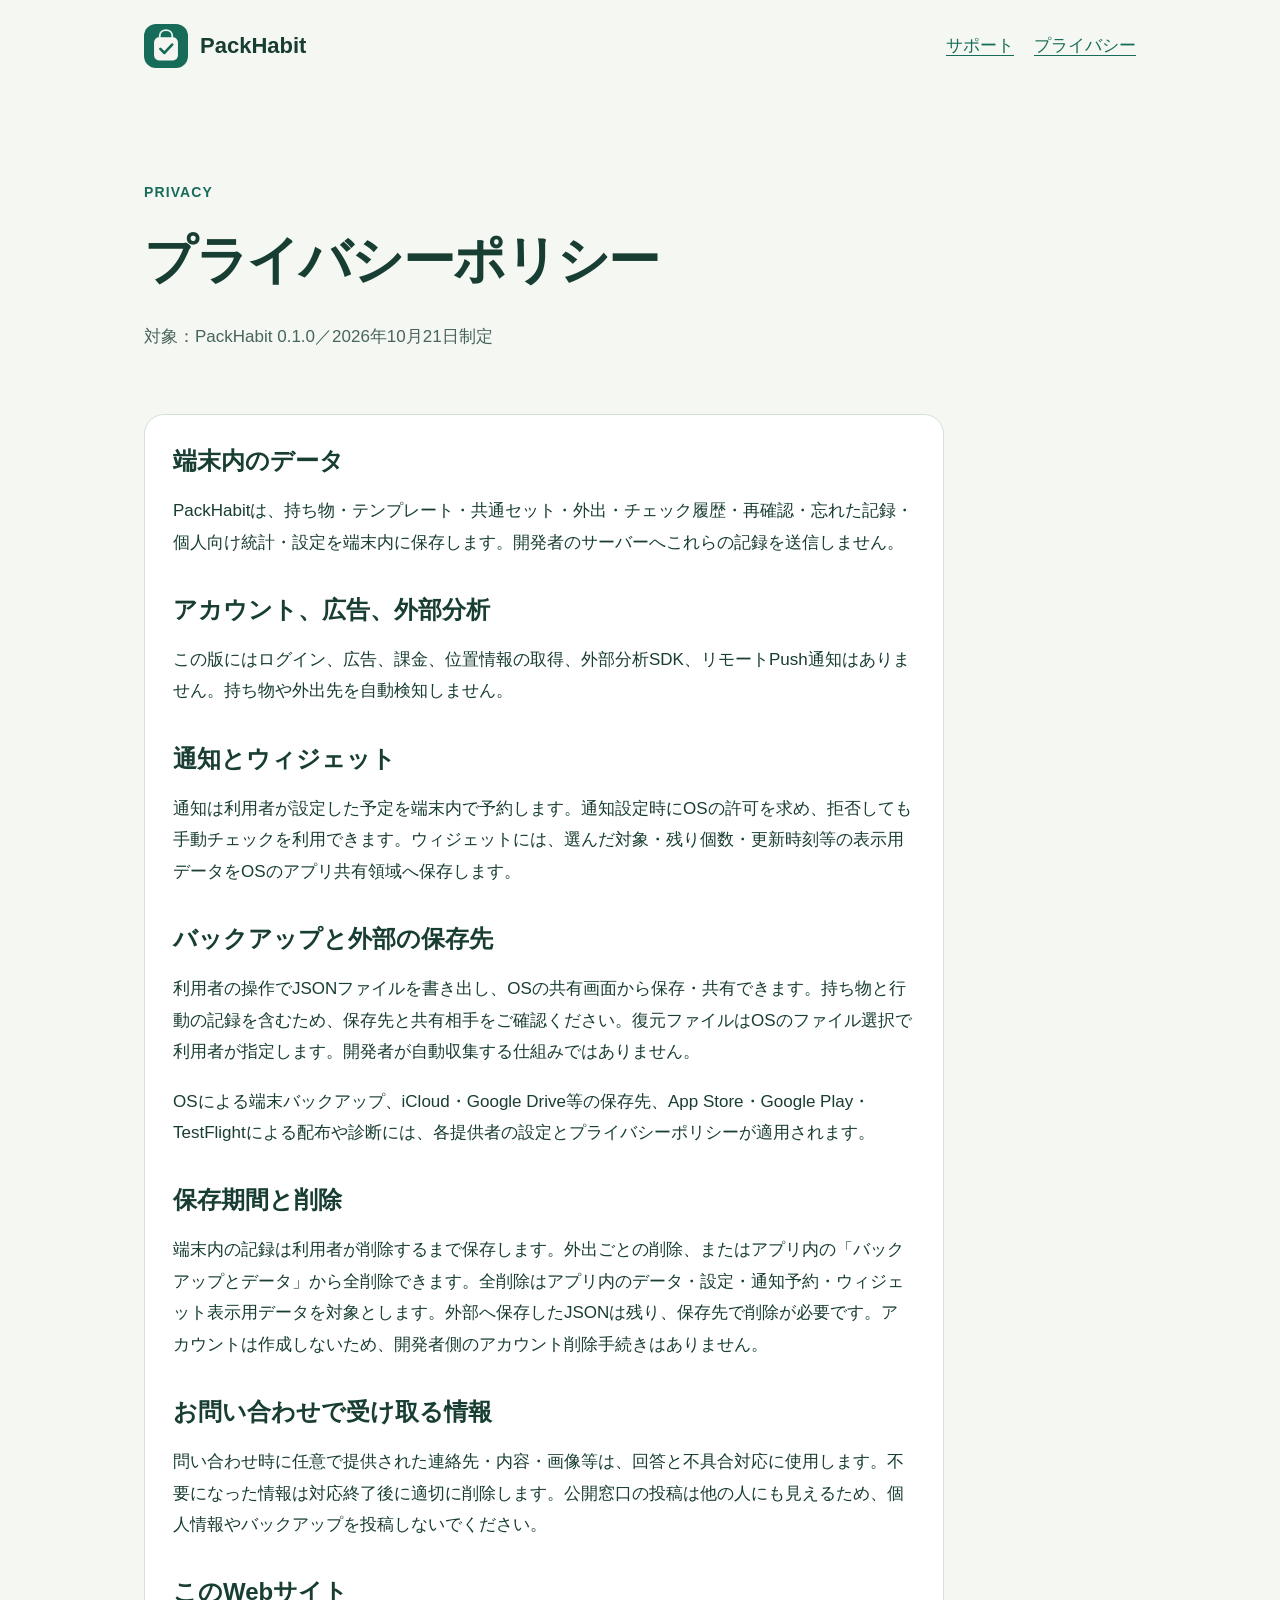
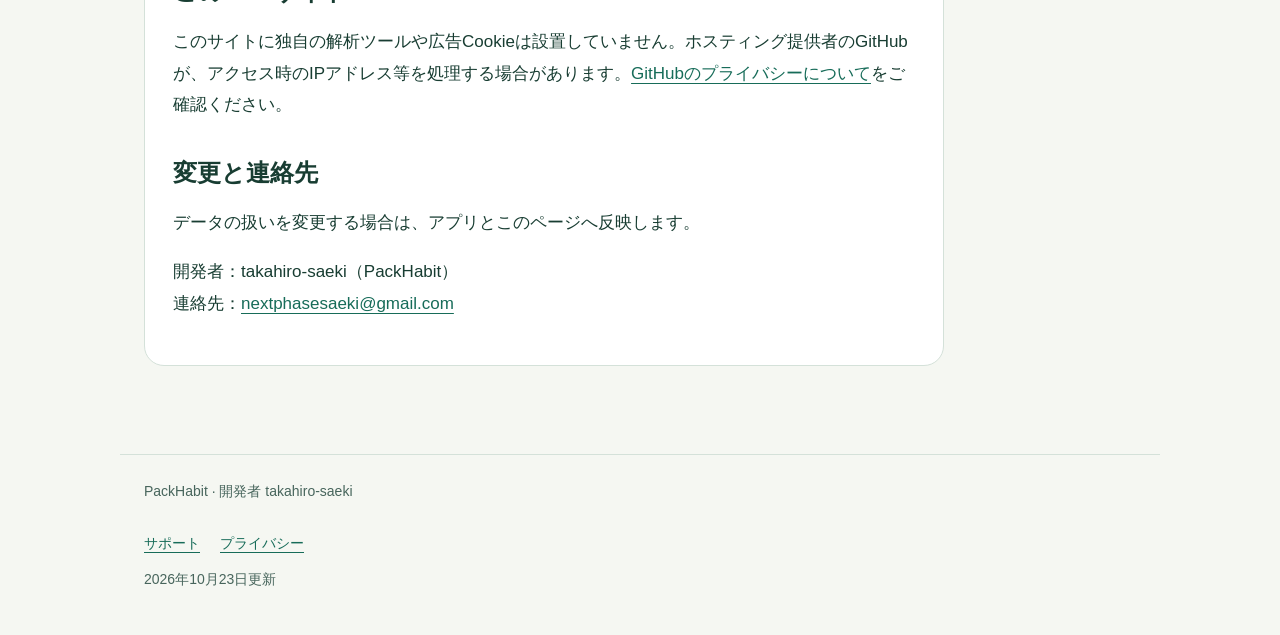
==== privacy/index.html @ 4ca2340c "Update support for simplified item addition and language settings" ====
<!doctype html><html lang="ja"><head><meta charset="utf-8"><meta name="viewport" content="width=device-width,initial-scale=1"><meta name="description" content="PackHabitの公式サポートとプライバシー。いつもの持ち物を、出かける前に確認。"><title>プライバシー | PackHabit</title><link rel="icon" href="../icon.svg" type="image/svg+xml"><link rel="stylesheet" href="../style.css"></head><body><a class="skip" href="#main">本文へ移動</a><header><a class="brand" href="../"><img src="../icon.svg" alt="" width="44" height="44">PackHabit</a><nav aria-label="サイト内"><a href="../support/">サポート</a><a href="../privacy/">プライバシー</a></nav></header><main id="main"><div class="hero"><p class="eyebrow">PRIVACY</p><h1>プライバシーポリシー</h1><p class="muted">対象：PackHabit 0.1.0／2026年10月21日制定</p></div><section class="document"><h2>端末内のデータ</h2><p>PackHabitは、持ち物・テンプレート・共通セット・外出・チェック履歴・再確認・忘れた記録・個人向け統計・設定を端末内に保存します。開発者のサーバーへこれらの記録を送信しません。</p><h2>アカウント、広告、外部分析</h2><p>この版にはログイン、広告、課金、位置情報の取得、外部分析SDK、リモートPush通知はありません。持ち物や外出先を自動検知しません。</p><h2>通知とウィジェット</h2><p>通知は利用者が設定した予定を端末内で予約します。通知設定時にOSの許可を求め、拒否しても手動チェックを利用できます。ウィジェットには、選んだ対象・残り個数・更新時刻等の表示用データをOSのアプリ共有領域へ保存します。</p><h2>バックアップと外部の保存先</h2><p>利用者の操作でJSONファイルを書き出し、OSの共有画面から保存・共有できます。持ち物と行動の記録を含むため、保存先と共有相手をご確認ください。復元ファイルはOSのファイル選択で利用者が指定します。開発者が自動収集する仕組みではありません。</p><p>OSによる端末バックアップ、iCloud・Google Drive等の保存先、App Store・Google Play・TestFlightによる配布や診断には、各提供者の設定とプライバシーポリシーが適用されます。</p><h2>保存期間と削除</h2><p>端末内の記録は利用者が削除するまで保存します。外出ごとの削除、またはアプリ内の「バックアップとデータ」から全削除できます。全削除はアプリ内のデータ・設定・通知予約・ウィジェット表示用データを対象とします。外部へ保存したJSONは残り、保存先で削除が必要です。アカウントは作成しないため、開発者側のアカウント削除手続きはありません。</p><h2>お問い合わせで受け取る情報</h2><p>問い合わせ時に任意で提供された連絡先・内容・画像等は、回答と不具合対応に使用します。不要になった情報は対応終了後に適切に削除します。公開窓口の投稿は他の人にも見えるため、個人情報やバックアップを投稿しないでください。</p><h2>このWebサイト</h2><p>このサイトに独自の解析ツールや広告Cookieは設置していません。ホスティング提供者のGitHubが、アクセス時のIPアドレス等を処理する場合があります。<a href="https://docs.github.com/en/site-policy/privacy-policies/github-general-privacy-statement">GitHubのプライバシーについて</a>をご確認ください。</p><h2>変更と連絡先</h2><p>データの扱いを変更する場合は、アプリとこのページへ反映します。</p><p>開発者：takahiro-saeki（PackHabit）<br>連絡先：<a href="mailto:nextphasesaeki@gmail.com">nextphasesaeki@gmail.com</a></p></section></main><footer><p>PackHabit · 開発者 takahiro-saeki</p><a href="https://takahiro-saeki.github.io/packhabit-support/support/">サポート</a><a href="https://takahiro-saeki.github.io/packhabit-support/privacy/">プライバシー</a><p>2026年10月23日更新</p></footer></body></html>
---- style.css ----
:root{color-scheme:light dark;--bg:#f5f7f2;--paper:#fff;--ink:#183d32;--muted:#47655c;--line:#d4e1d9;--accent:#176c59;--on-accent:#fff}
*{box-sizing:border-box}body{margin:0;background:var(--bg);color:var(--ink);font:17px/1.85 -apple-system,BlinkMacSystemFont,"Hiragino Sans","Yu Gothic",sans-serif}a{color:var(--accent);text-underline-offset:4px}a:hover{text-decoration-thickness:2px}a:focus-visible,summary:focus-visible{outline:3px solid var(--accent);outline-offset:5px;border-radius:4px}.skip{position:absolute;top:-80px;left:16px;background:var(--paper);padding:12px}.skip:focus{top:8px}header,main,footer{max-width:1040px;margin:auto;padding:24px}header{display:flex;align-items:center;justify-content:space-between;gap:16px;flex-wrap:wrap}.brand{display:inline-flex;align-items:center;gap:12px;color:var(--ink);font-size:22px;font-weight:750;text-decoration:none}.brand img{border-radius:12px;width:44px;height:44px}nav{display:flex;gap:20px;flex-wrap:wrap}nav a{display:inline-flex;align-items:center;min-height:44px}.hero{padding:64px 0 44px;max-width:780px}.eyebrow{font-size:14px;font-weight:700;letter-spacing:.08em;color:var(--accent)}h1{font-size:clamp(30px,5vw,52px);line-height:1.4;letter-spacing:-.025em;margin:16px 0 24px;overflow-wrap:anywhere}h2{font-size:24px;line-height:1.5;margin:0 0 16px}h3{font-size:19px;margin:0 0 8px}p{margin:0 0 18px}.lead{font-size:20px;max-width:720px;color:var(--muted)}.muted{color:var(--muted)}.grid{display:grid;grid-template-columns:repeat(3,minmax(0,1fr));gap:20px}.card,section.document{background:var(--paper);border:1px solid var(--line);border-radius:20px;padding:28px;margin:0 0 24px}.card p{margin-bottom:0}.document{max-width:800px}.document h2{margin-top:34px}.document h2:first-child{margin-top:0}.button{display:inline-block;border-radius:12px;background:var(--accent);color:var(--on-accent);padding:12px 20px;font-weight:650;text-decoration:none;min-height:48px}.notice{border-left:4px solid var(--accent);padding:12px 20px;margin:24px 0;background:var(--paper)}details{border-top:1px solid var(--line);padding:8px 0}summary{cursor:pointer;font-weight:650;padding:12px 0;min-height:48px}details p{padding:8px 0 12px}li{margin:8px 0}footer{border-top:1px solid var(--line);margin-top:40px;color:var(--muted);font-size:14px}footer a{display:inline-block;min-height:44px;margin-right:20px;padding:8px 0}@media(max-width:700px){.grid{grid-template-columns:1fr}.hero{padding:32px 0}header,main,footer{padding:20px}.card,section.document{padding:24px}.lead{font-size:18px}nav{gap:14px}}@media(prefers-color-scheme:dark){:root{--bg:#12231e;--paper:#1b332a;--ink:#e8f4ec;--muted:#b6cec2;--line:#385349;--accent:#a6ddc0;--on-accent:#123e31}}@media(prefers-reduced-motion:reduce){*{scroll-behavior:auto!important}}
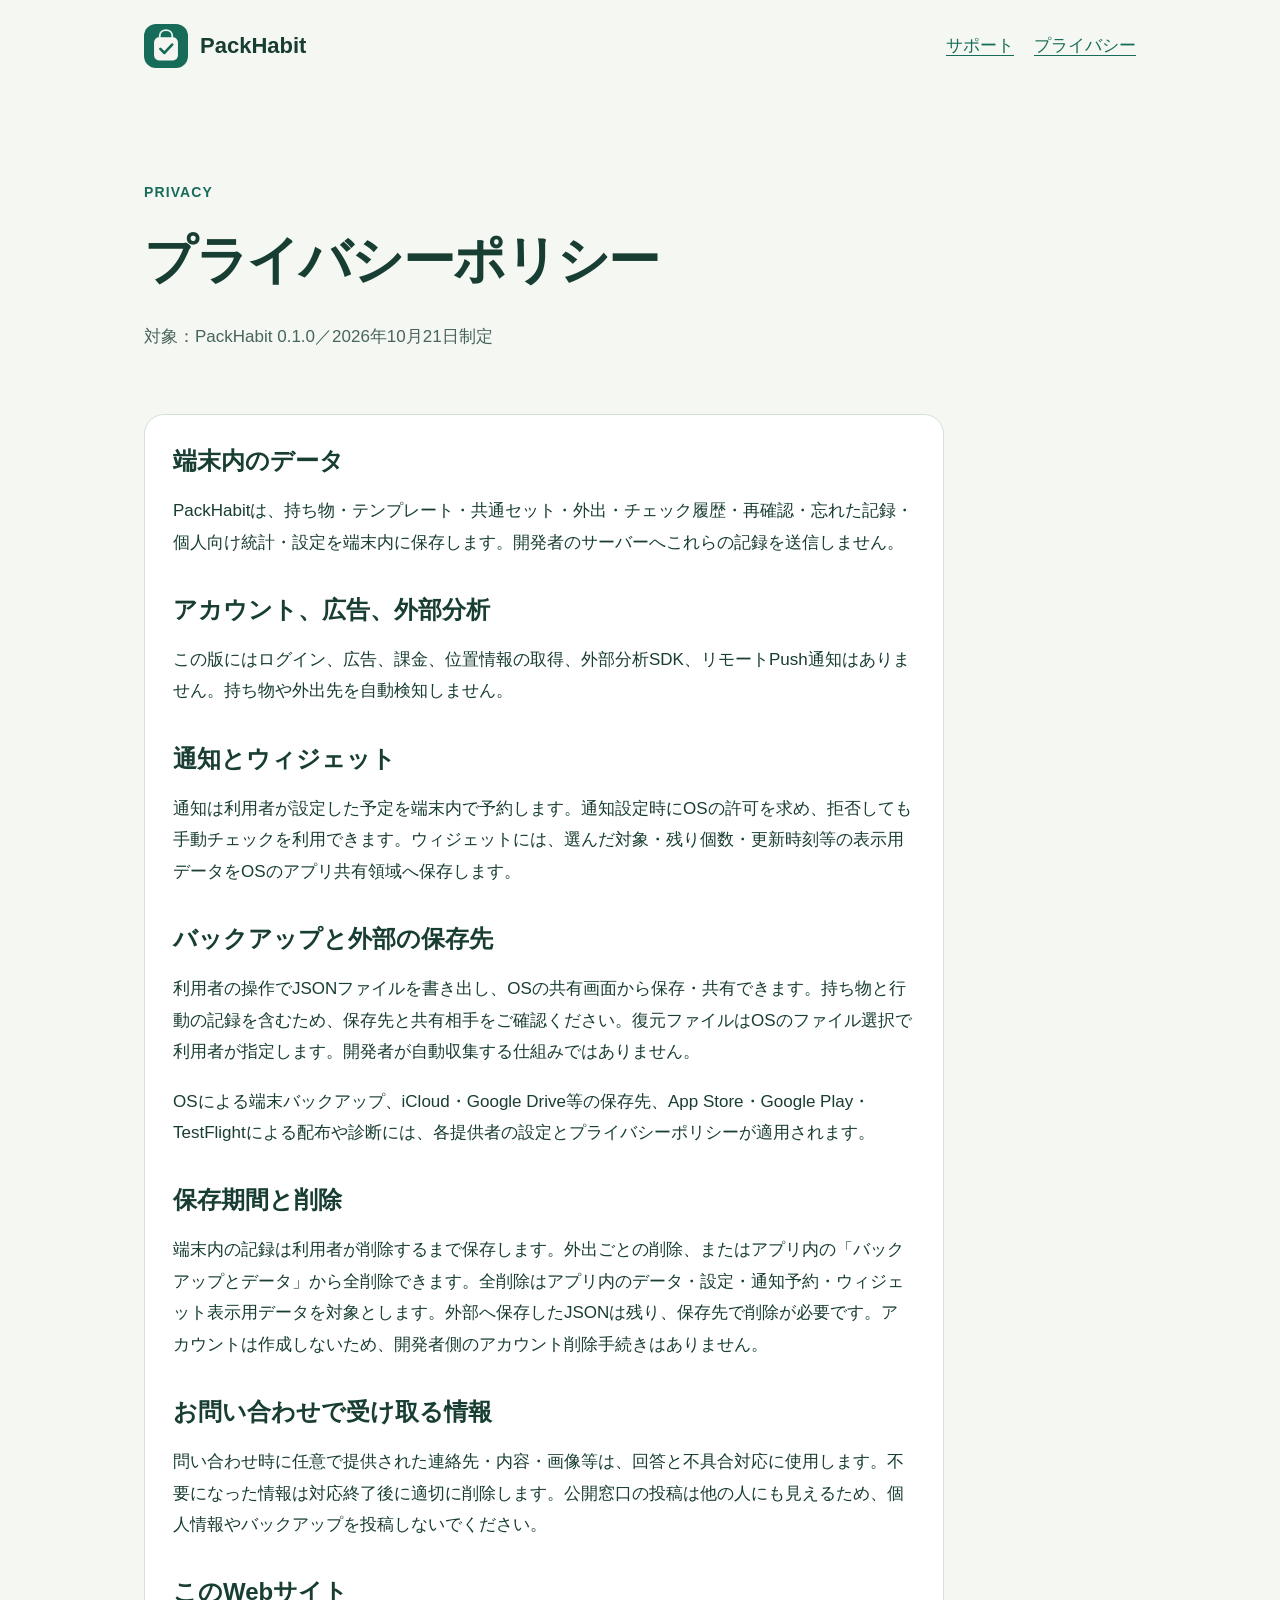
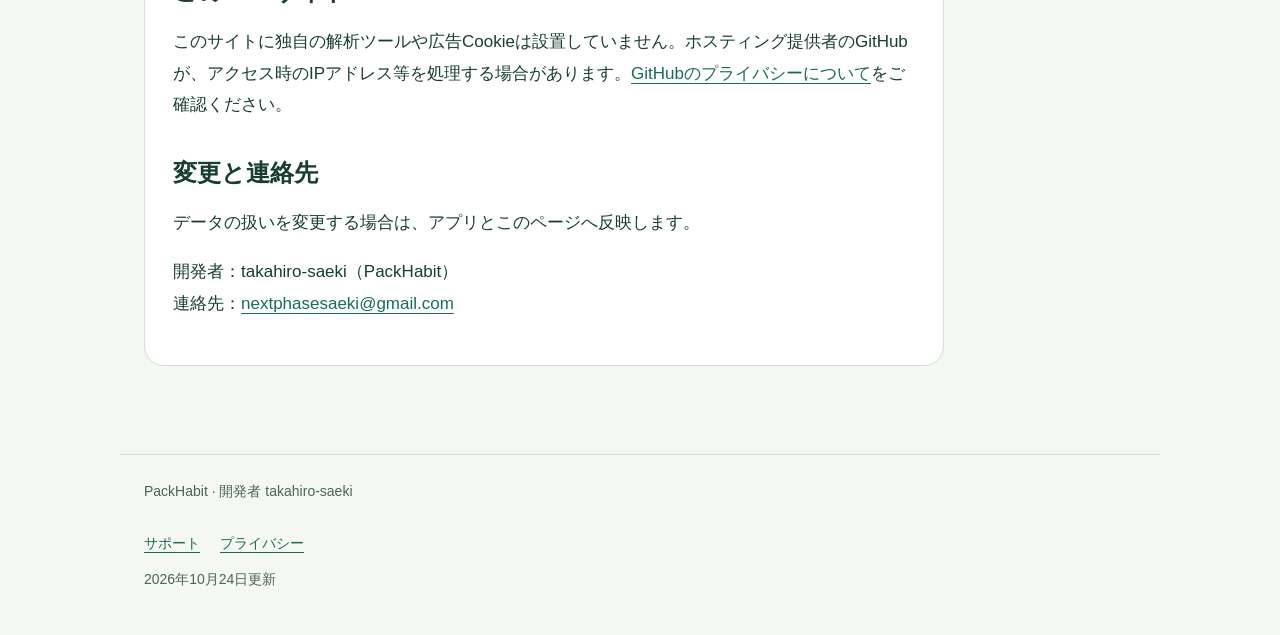
==== commit a2d97966: "Document simple template and saved-checklist flow" ====
--- a/privacy/index.html
+++ b/privacy/index.html
@@ -1 +1 @@
-<!doctype html><html lang="ja"><head><meta charset="utf-8"><meta name="viewport" content="width=device-width,initial-scale=1"><meta name="description" content="PackHabitの公式サポートとプライバシー。いつもの持ち物を、出かける前に確認。"><title>プライバシー | PackHabit</title><link rel="icon" href="../icon.svg" type="image/svg+xml"><link rel="stylesheet" href="../style.css"></head><body><a class="skip" href="#main">本文へ移動</a><header><a class="brand" href="../"><img src="../icon.svg" alt="" width="44" height="44">PackHabit</a><nav aria-label="サイト内"><a href="../support/">サポート</a><a href="../privacy/">プライバシー</a></nav></header><main id="main"><div class="hero"><p class="eyebrow">PRIVACY</p><h1>プライバシーポリシー</h1><p class="muted">対象：PackHabit 0.1.0／2026年10月21日制定</p></div><section class="document"><h2>端末内のデータ</h2><p>PackHabitは、持ち物・テンプレート・共通セット・外出・チェック履歴・再確認・忘れた記録・個人向け統計・設定を端末内に保存します。開発者のサーバーへこれらの記録を送信しません。</p><h2>アカウント、広告、外部分析</h2><p>この版にはログイン、広告、課金、位置情報の取得、外部分析SDK、リモートPush通知はありません。持ち物や外出先を自動検知しません。</p><h2>通知とウィジェット</h2><p>通知は利用者が設定した予定を端末内で予約します。通知設定時にOSの許可を求め、拒否しても手動チェックを利用できます。ウィジェットには、選んだ対象・残り個数・更新時刻等の表示用データをOSのアプリ共有領域へ保存します。</p><h2>バックアップと外部の保存先</h2><p>利用者の操作でJSONファイルを書き出し、OSの共有画面から保存・共有できます。持ち物と行動の記録を含むため、保存先と共有相手をご確認ください。復元ファイルはOSのファイル選択で利用者が指定します。開発者が自動収集する仕組みではありません。</p><p>OSによる端末バックアップ、iCloud・Google Drive等の保存先、App Store・Google Play・TestFlightによる配布や診断には、各提供者の設定とプライバシーポリシーが適用されます。</p><h2>保存期間と削除</h2><p>端末内の記録は利用者が削除するまで保存します。外出ごとの削除、またはアプリ内の「バックアップとデータ」から全削除できます。全削除はアプリ内のデータ・設定・通知予約・ウィジェット表示用データを対象とします。外部へ保存したJSONは残り、保存先で削除が必要です。アカウントは作成しないため、開発者側のアカウント削除手続きはありません。</p><h2>お問い合わせで受け取る情報</h2><p>問い合わせ時に任意で提供された連絡先・内容・画像等は、回答と不具合対応に使用します。不要になった情報は対応終了後に適切に削除します。公開窓口の投稿は他の人にも見えるため、個人情報やバックアップを投稿しないでください。</p><h2>このWebサイト</h2><p>このサイトに独自の解析ツールや広告Cookieは設置していません。ホスティング提供者のGitHubが、アクセス時のIPアドレス等を処理する場合があります。<a href="https://docs.github.com/en/site-policy/privacy-policies/github-general-privacy-statement">GitHubのプライバシーについて</a>をご確認ください。</p><h2>変更と連絡先</h2><p>データの扱いを変更する場合は、アプリとこのページへ反映します。</p><p>開発者：takahiro-saeki（PackHabit）<br>連絡先：<a href="mailto:nextphasesaeki@gmail.com">nextphasesaeki@gmail.com</a></p></section></main><footer><p>PackHabit · 開発者 takahiro-saeki</p><a href="https://takahiro-saeki.github.io/packhabit-support/support/">サポート</a><a href="https://takahiro-saeki.github.io/packhabit-support/privacy/">プライバシー</a><p>2026年10月23日更新</p></footer></body></html>
+<!doctype html><html lang="ja"><head><meta charset="utf-8"><meta name="viewport" content="width=device-width,initial-scale=1"><meta name="description" content="PackHabitの公式サポートとプライバシー。いつもの持ち物を、出かける前に確認。"><title>プライバシー | PackHabit</title><link rel="icon" href="../icon.svg" type="image/svg+xml"><link rel="stylesheet" href="../style.css"></head><body><a class="skip" href="#main">本文へ移動</a><header><a class="brand" href="../"><img src="../icon.svg" alt="" width="44" height="44">PackHabit</a><nav aria-label="サイト内"><a href="../support/">サポート</a><a href="../privacy/">プライバシー</a></nav></header><main id="main"><div class="hero"><p class="eyebrow">PRIVACY</p><h1>プライバシーポリシー</h1><p class="muted">対象：PackHabit 0.1.0／2026年10月21日制定</p></div><section class="document"><h2>端末内のデータ</h2><p>PackHabitは、持ち物・テンプレート・共通セット・外出・チェック履歴・再確認・忘れた記録・個人向け統計・設定を端末内に保存します。開発者のサーバーへこれらの記録を送信しません。</p><h2>アカウント、広告、外部分析</h2><p>この版にはログイン、広告、課金、位置情報の取得、外部分析SDK、リモートPush通知はありません。持ち物や外出先を自動検知しません。</p><h2>通知とウィジェット</h2><p>通知は利用者が設定した予定を端末内で予約します。通知設定時にOSの許可を求め、拒否しても手動チェックを利用できます。ウィジェットには、選んだ対象・残り個数・更新時刻等の表示用データをOSのアプリ共有領域へ保存します。</p><h2>バックアップと外部の保存先</h2><p>利用者の操作でJSONファイルを書き出し、OSの共有画面から保存・共有できます。持ち物と行動の記録を含むため、保存先と共有相手をご確認ください。復元ファイルはOSのファイル選択で利用者が指定します。開発者が自動収集する仕組みではありません。</p><p>OSによる端末バックアップ、iCloud・Google Drive等の保存先、App Store・Google Play・TestFlightによる配布や診断には、各提供者の設定とプライバシーポリシーが適用されます。</p><h2>保存期間と削除</h2><p>端末内の記録は利用者が削除するまで保存します。外出ごとの削除、またはアプリ内の「バックアップとデータ」から全削除できます。全削除はアプリ内のデータ・設定・通知予約・ウィジェット表示用データを対象とします。外部へ保存したJSONは残り、保存先で削除が必要です。アカウントは作成しないため、開発者側のアカウント削除手続きはありません。</p><h2>お問い合わせで受け取る情報</h2><p>問い合わせ時に任意で提供された連絡先・内容・画像等は、回答と不具合対応に使用します。不要になった情報は対応終了後に適切に削除します。公開窓口の投稿は他の人にも見えるため、個人情報やバックアップを投稿しないでください。</p><h2>このWebサイト</h2><p>このサイトに独自の解析ツールや広告Cookieは設置していません。ホスティング提供者のGitHubが、アクセス時のIPアドレス等を処理する場合があります。<a href="https://docs.github.com/en/site-policy/privacy-policies/github-general-privacy-statement">GitHubのプライバシーについて</a>をご確認ください。</p><h2>変更と連絡先</h2><p>データの扱いを変更する場合は、アプリとこのページへ反映します。</p><p>開発者：takahiro-saeki（PackHabit）<br>連絡先：<a href="mailto:nextphasesaeki@gmail.com">nextphasesaeki@gmail.com</a></p></section></main><footer><p>PackHabit · 開発者 takahiro-saeki</p><a href="https://takahiro-saeki.github.io/packhabit-support/support/">サポート</a><a href="https://takahiro-saeki.github.io/packhabit-support/privacy/">プライバシー</a><p>2026年10月24日更新</p></footer></body></html>
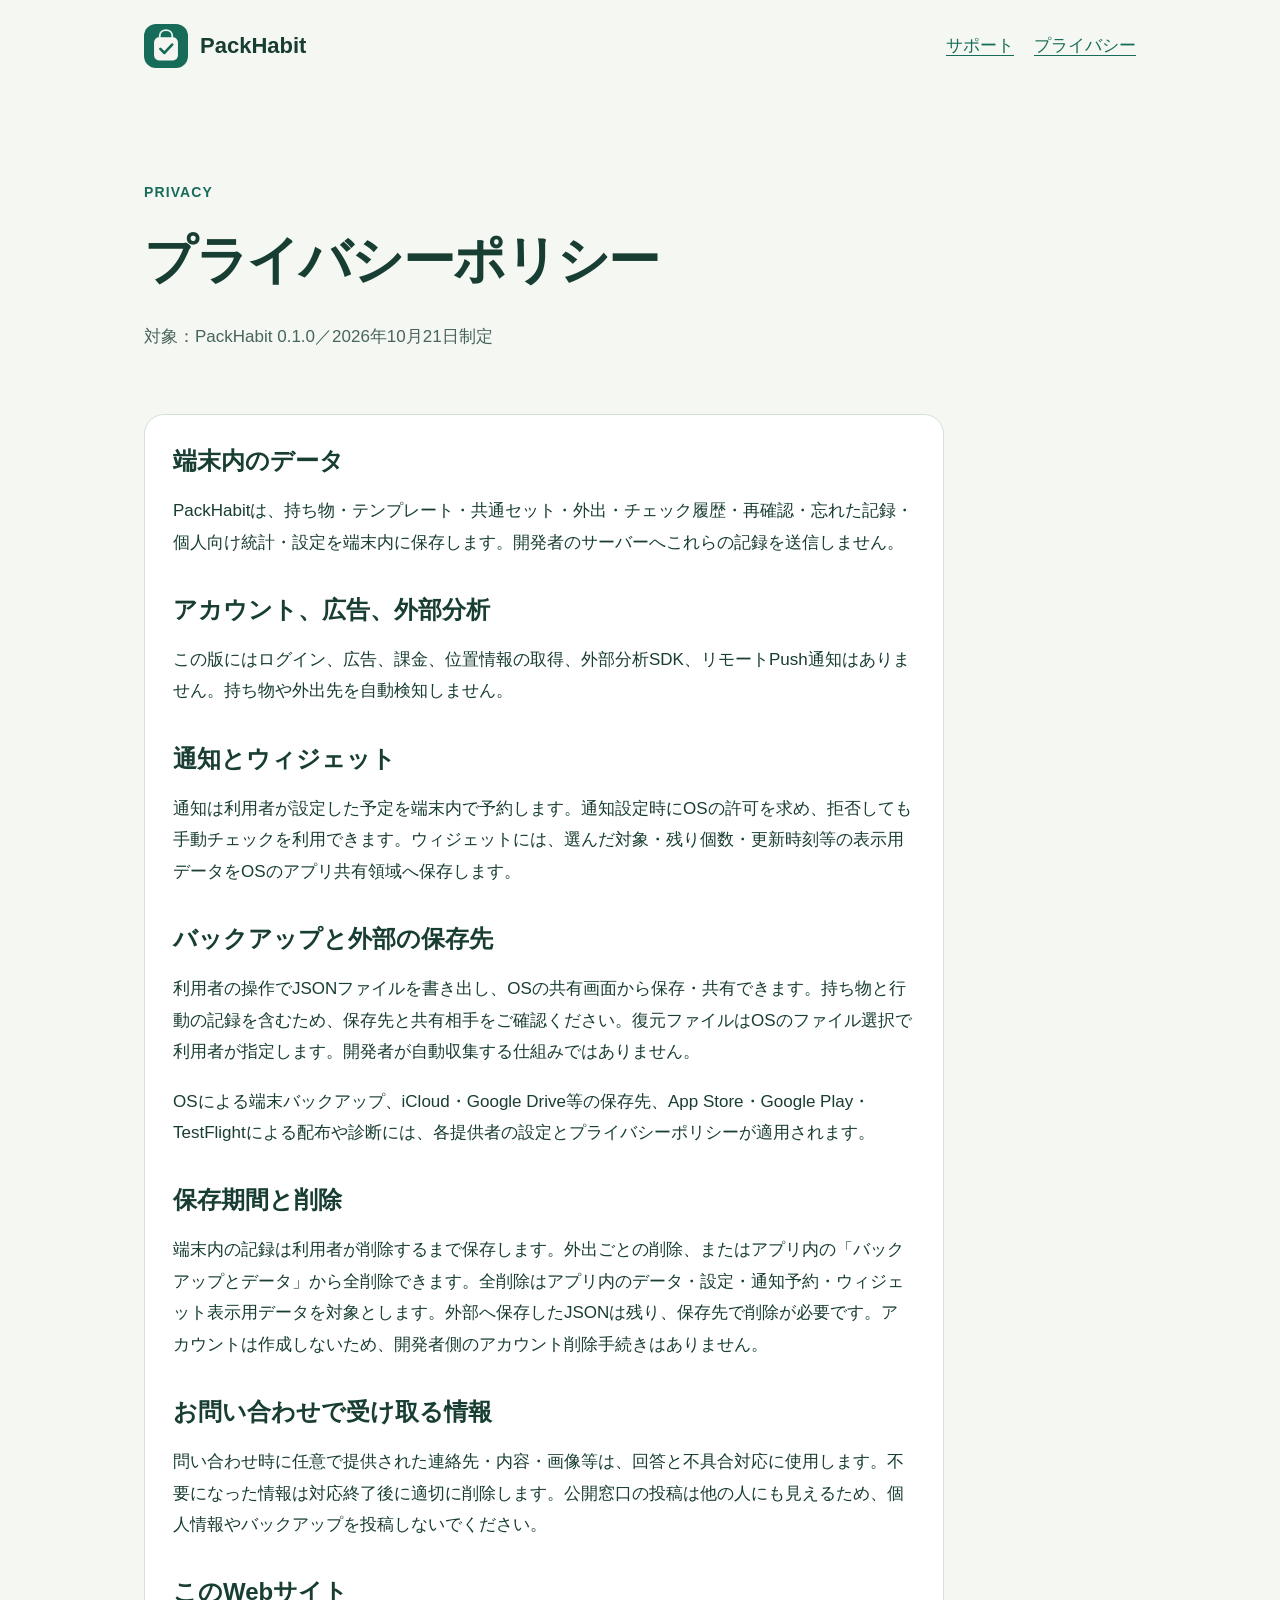
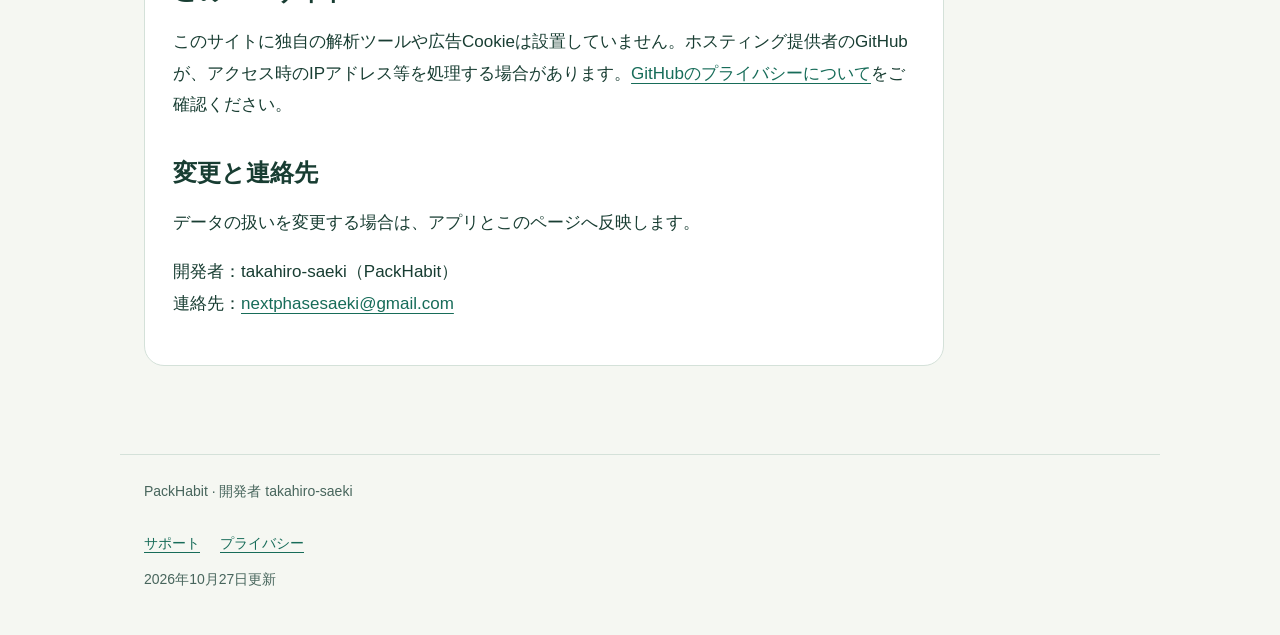
==== commit fd92bf03: "Document template deletion and recovery for initial release" ====
--- a/privacy/index.html
+++ b/privacy/index.html
@@ -1 +1 @@
-<!doctype html><html lang="ja"><head><meta charset="utf-8"><meta name="viewport" content="width=device-width,initial-scale=1"><meta name="description" content="PackHabitの公式サポートとプライバシー。いつもの持ち物を、出かける前に確認。"><title>プライバシー | PackHabit</title><link rel="icon" href="../icon.svg" type="image/svg+xml"><link rel="stylesheet" href="../style.css"></head><body><a class="skip" href="#main">本文へ移動</a><header><a class="brand" href="../"><img src="../icon.svg" alt="" width="44" height="44">PackHabit</a><nav aria-label="サイト内"><a href="../support/">サポート</a><a href="../privacy/">プライバシー</a></nav></header><main id="main"><div class="hero"><p class="eyebrow">PRIVACY</p><h1>プライバシーポリシー</h1><p class="muted">対象：PackHabit 0.1.0／2026年10月21日制定</p></div><section class="document"><h2>端末内のデータ</h2><p>PackHabitは、持ち物・テンプレート・共通セット・外出・チェック履歴・再確認・忘れた記録・個人向け統計・設定を端末内に保存します。開発者のサーバーへこれらの記録を送信しません。</p><h2>アカウント、広告、外部分析</h2><p>この版にはログイン、広告、課金、位置情報の取得、外部分析SDK、リモートPush通知はありません。持ち物や外出先を自動検知しません。</p><h2>通知とウィジェット</h2><p>通知は利用者が設定した予定を端末内で予約します。通知設定時にOSの許可を求め、拒否しても手動チェックを利用できます。ウィジェットには、選んだ対象・残り個数・更新時刻等の表示用データをOSのアプリ共有領域へ保存します。</p><h2>バックアップと外部の保存先</h2><p>利用者の操作でJSONファイルを書き出し、OSの共有画面から保存・共有できます。持ち物と行動の記録を含むため、保存先と共有相手をご確認ください。復元ファイルはOSのファイル選択で利用者が指定します。開発者が自動収集する仕組みではありません。</p><p>OSによる端末バックアップ、iCloud・Google Drive等の保存先、App Store・Google Play・TestFlightによる配布や診断には、各提供者の設定とプライバシーポリシーが適用されます。</p><h2>保存期間と削除</h2><p>端末内の記録は利用者が削除するまで保存します。外出ごとの削除、またはアプリ内の「バックアップとデータ」から全削除できます。全削除はアプリ内のデータ・設定・通知予約・ウィジェット表示用データを対象とします。外部へ保存したJSONは残り、保存先で削除が必要です。アカウントは作成しないため、開発者側のアカウント削除手続きはありません。</p><h2>お問い合わせで受け取る情報</h2><p>問い合わせ時に任意で提供された連絡先・内容・画像等は、回答と不具合対応に使用します。不要になった情報は対応終了後に適切に削除します。公開窓口の投稿は他の人にも見えるため、個人情報やバックアップを投稿しないでください。</p><h2>このWebサイト</h2><p>このサイトに独自の解析ツールや広告Cookieは設置していません。ホスティング提供者のGitHubが、アクセス時のIPアドレス等を処理する場合があります。<a href="https://docs.github.com/en/site-policy/privacy-policies/github-general-privacy-statement">GitHubのプライバシーについて</a>をご確認ください。</p><h2>変更と連絡先</h2><p>データの扱いを変更する場合は、アプリとこのページへ反映します。</p><p>開発者：takahiro-saeki（PackHabit）<br>連絡先：<a href="mailto:nextphasesaeki@gmail.com">nextphasesaeki@gmail.com</a></p></section></main><footer><p>PackHabit · 開発者 takahiro-saeki</p><a href="https://takahiro-saeki.github.io/packhabit-support/support/">サポート</a><a href="https://takahiro-saeki.github.io/packhabit-support/privacy/">プライバシー</a><p>2026年10月24日更新</p></footer></body></html>
+<!doctype html><html lang="ja"><head><meta charset="utf-8"><meta name="viewport" content="width=device-width,initial-scale=1"><meta name="description" content="PackHabitの公式サポートとプライバシー。いつもの持ち物を、出かける前に確認。"><title>プライバシー | PackHabit</title><link rel="icon" href="../icon.svg" type="image/svg+xml"><link rel="stylesheet" href="../style.css"></head><body><a class="skip" href="#main">本文へ移動</a><header><a class="brand" href="../"><img src="../icon.svg" alt="" width="44" height="44">PackHabit</a><nav aria-label="サイト内"><a href="../support/">サポート</a><a href="../privacy/">プライバシー</a></nav></header><main id="main"><div class="hero"><p class="eyebrow">PRIVACY</p><h1>プライバシーポリシー</h1><p class="muted">対象：PackHabit 0.1.0／2026年10月21日制定</p></div><section class="document"><h2>端末内のデータ</h2><p>PackHabitは、持ち物・テンプレート・共通セット・外出・チェック履歴・再確認・忘れた記録・個人向け統計・設定を端末内に保存します。開発者のサーバーへこれらの記録を送信しません。</p><h2>アカウント、広告、外部分析</h2><p>この版にはログイン、広告、課金、位置情報の取得、外部分析SDK、リモートPush通知はありません。持ち物や外出先を自動検知しません。</p><h2>通知とウィジェット</h2><p>通知は利用者が設定した予定を端末内で予約します。通知設定時にOSの許可を求め、拒否しても手動チェックを利用できます。ウィジェットには、選んだ対象・残り個数・更新時刻等の表示用データをOSのアプリ共有領域へ保存します。</p><h2>バックアップと外部の保存先</h2><p>利用者の操作でJSONファイルを書き出し、OSの共有画面から保存・共有できます。持ち物と行動の記録を含むため、保存先と共有相手をご確認ください。復元ファイルはOSのファイル選択で利用者が指定します。開発者が自動収集する仕組みではありません。</p><p>OSによる端末バックアップ、iCloud・Google Drive等の保存先、App Store・Google Play・TestFlightによる配布や診断には、各提供者の設定とプライバシーポリシーが適用されます。</p><h2>保存期間と削除</h2><p>端末内の記録は利用者が削除するまで保存します。外出ごとの削除、またはアプリ内の「バックアップとデータ」から全削除できます。全削除はアプリ内のデータ・設定・通知予約・ウィジェット表示用データを対象とします。外部へ保存したJSONは残り、保存先で削除が必要です。アカウントは作成しないため、開発者側のアカウント削除手続きはありません。</p><h2>お問い合わせで受け取る情報</h2><p>問い合わせ時に任意で提供された連絡先・内容・画像等は、回答と不具合対応に使用します。不要になった情報は対応終了後に適切に削除します。公開窓口の投稿は他の人にも見えるため、個人情報やバックアップを投稿しないでください。</p><h2>このWebサイト</h2><p>このサイトに独自の解析ツールや広告Cookieは設置していません。ホスティング提供者のGitHubが、アクセス時のIPアドレス等を処理する場合があります。<a href="https://docs.github.com/en/site-policy/privacy-policies/github-general-privacy-statement">GitHubのプライバシーについて</a>をご確認ください。</p><h2>変更と連絡先</h2><p>データの扱いを変更する場合は、アプリとこのページへ反映します。</p><p>開発者：takahiro-saeki（PackHabit）<br>連絡先：<a href="mailto:nextphasesaeki@gmail.com">nextphasesaeki@gmail.com</a></p></section></main><footer><p>PackHabit · 開発者 takahiro-saeki</p><a href="https://takahiro-saeki.github.io/packhabit-support/support/">サポート</a><a href="https://takahiro-saeki.github.io/packhabit-support/privacy/">プライバシー</a><p>2026年10月27日更新</p></footer></body></html>
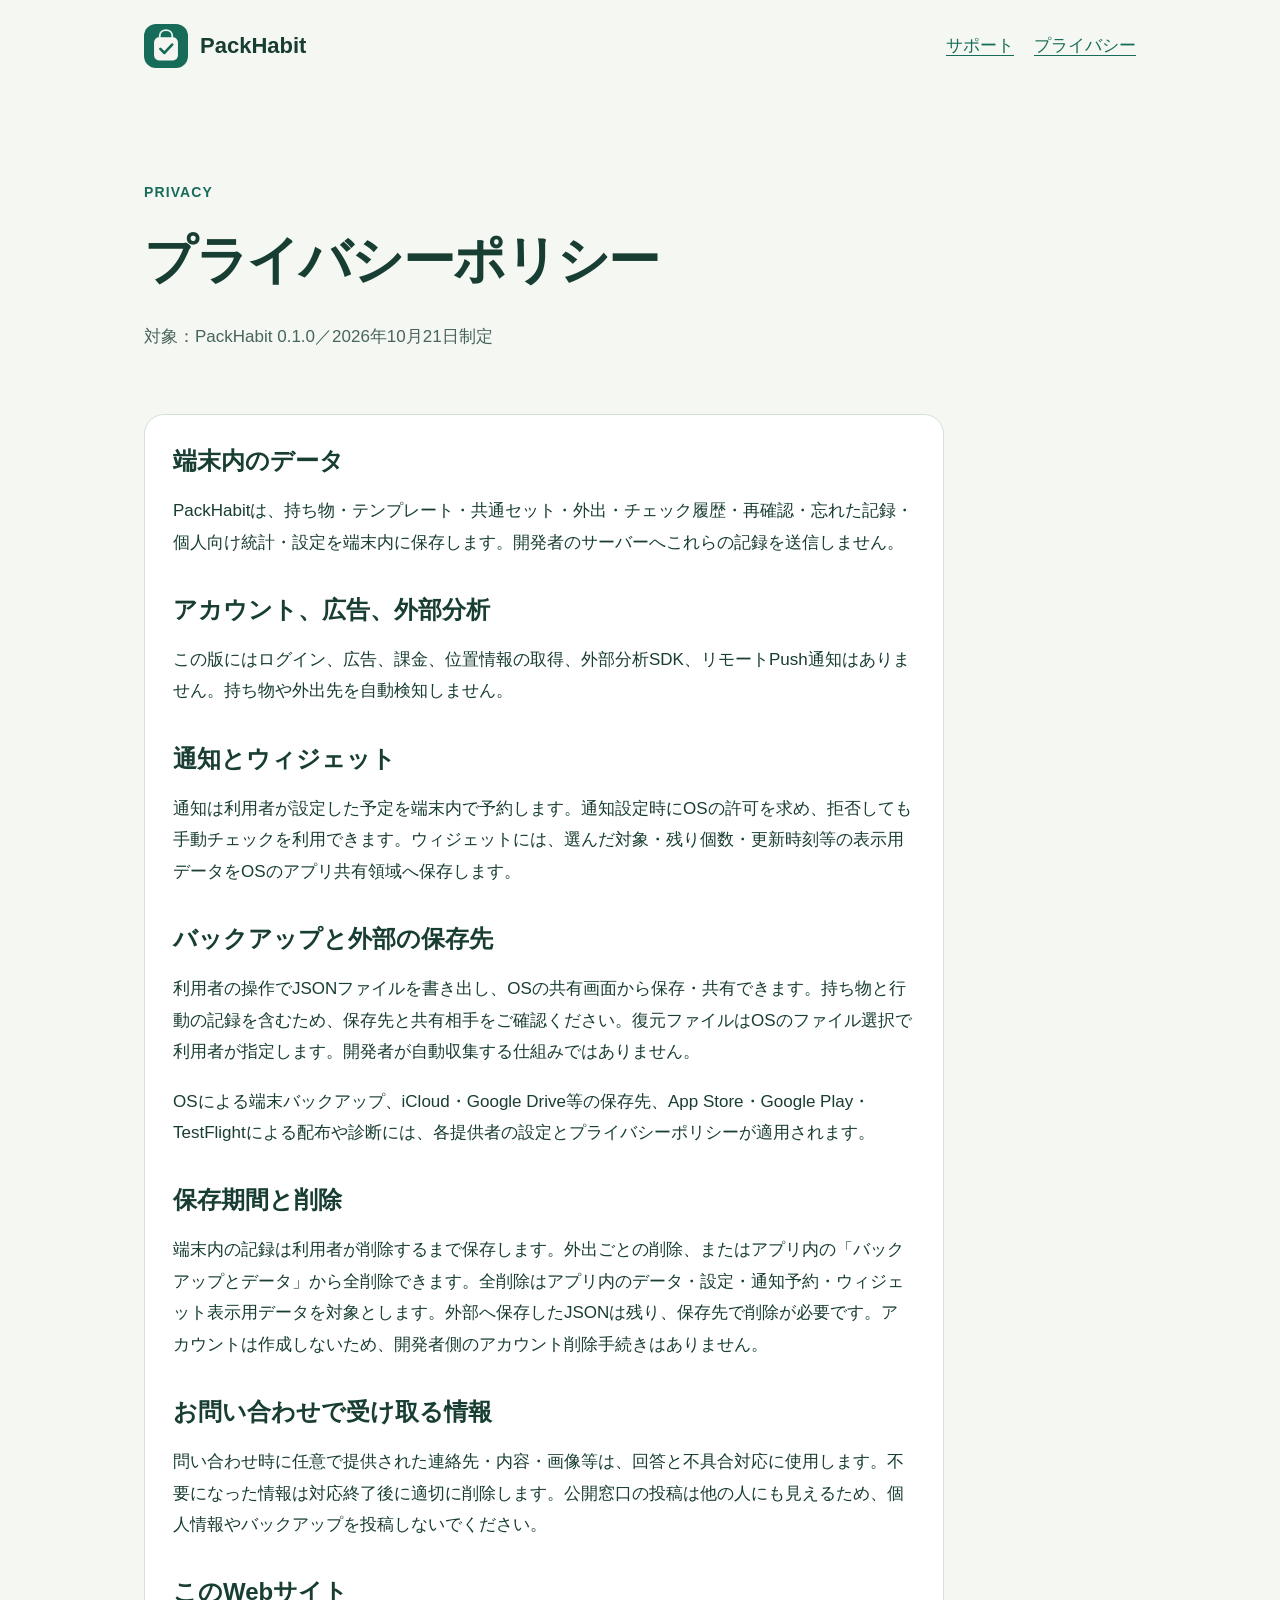
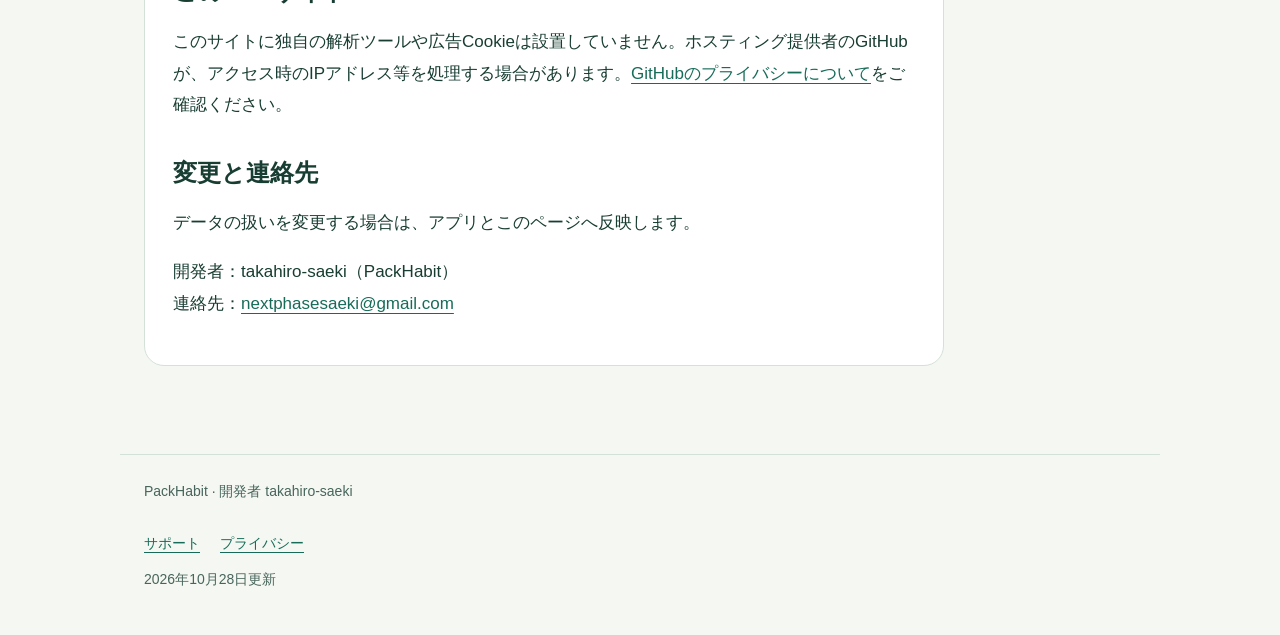
==== commit 4dd56e55: "Announce Android availability and link to Google Play" ====
--- a/privacy/index.html
+++ b/privacy/index.html
@@ -1 +1 @@
-<!doctype html><html lang="ja"><head><meta charset="utf-8"><meta name="viewport" content="width=device-width,initial-scale=1"><meta name="description" content="PackHabitの公式サポートとプライバシー。いつもの持ち物を、出かける前に確認。"><title>プライバシー | PackHabit</title><link rel="icon" href="../icon.svg" type="image/svg+xml"><link rel="stylesheet" href="../style.css"></head><body><a class="skip" href="#main">本文へ移動</a><header><a class="brand" href="../"><img src="../icon.svg" alt="" width="44" height="44">PackHabit</a><nav aria-label="サイト内"><a href="../support/">サポート</a><a href="../privacy/">プライバシー</a></nav></header><main id="main"><div class="hero"><p class="eyebrow">PRIVACY</p><h1>プライバシーポリシー</h1><p class="muted">対象：PackHabit 0.1.0／2026年10月21日制定</p></div><section class="document"><h2>端末内のデータ</h2><p>PackHabitは、持ち物・テンプレート・共通セット・外出・チェック履歴・再確認・忘れた記録・個人向け統計・設定を端末内に保存します。開発者のサーバーへこれらの記録を送信しません。</p><h2>アカウント、広告、外部分析</h2><p>この版にはログイン、広告、課金、位置情報の取得、外部分析SDK、リモートPush通知はありません。持ち物や外出先を自動検知しません。</p><h2>通知とウィジェット</h2><p>通知は利用者が設定した予定を端末内で予約します。通知設定時にOSの許可を求め、拒否しても手動チェックを利用できます。ウィジェットには、選んだ対象・残り個数・更新時刻等の表示用データをOSのアプリ共有領域へ保存します。</p><h2>バックアップと外部の保存先</h2><p>利用者の操作でJSONファイルを書き出し、OSの共有画面から保存・共有できます。持ち物と行動の記録を含むため、保存先と共有相手をご確認ください。復元ファイルはOSのファイル選択で利用者が指定します。開発者が自動収集する仕組みではありません。</p><p>OSによる端末バックアップ、iCloud・Google Drive等の保存先、App Store・Google Play・TestFlightによる配布や診断には、各提供者の設定とプライバシーポリシーが適用されます。</p><h2>保存期間と削除</h2><p>端末内の記録は利用者が削除するまで保存します。外出ごとの削除、またはアプリ内の「バックアップとデータ」から全削除できます。全削除はアプリ内のデータ・設定・通知予約・ウィジェット表示用データを対象とします。外部へ保存したJSONは残り、保存先で削除が必要です。アカウントは作成しないため、開発者側のアカウント削除手続きはありません。</p><h2>お問い合わせで受け取る情報</h2><p>問い合わせ時に任意で提供された連絡先・内容・画像等は、回答と不具合対応に使用します。不要になった情報は対応終了後に適切に削除します。公開窓口の投稿は他の人にも見えるため、個人情報やバックアップを投稿しないでください。</p><h2>このWebサイト</h2><p>このサイトに独自の解析ツールや広告Cookieは設置していません。ホスティング提供者のGitHubが、アクセス時のIPアドレス等を処理する場合があります。<a href="https://docs.github.com/en/site-policy/privacy-policies/github-general-privacy-statement">GitHubのプライバシーについて</a>をご確認ください。</p><h2>変更と連絡先</h2><p>データの扱いを変更する場合は、アプリとこのページへ反映します。</p><p>開発者：takahiro-saeki（PackHabit）<br>連絡先：<a href="mailto:nextphasesaeki@gmail.com">nextphasesaeki@gmail.com</a></p></section></main><footer><p>PackHabit · 開発者 takahiro-saeki</p><a href="https://takahiro-saeki.github.io/packhabit-support/support/">サポート</a><a href="https://takahiro-saeki.github.io/packhabit-support/privacy/">プライバシー</a><p>2026年10月27日更新</p></footer></body></html>
+<!doctype html><html lang="ja"><head><meta charset="utf-8"><meta name="viewport" content="width=device-width,initial-scale=1"><meta name="description" content="PackHabitの公式サポートとプライバシー。いつもの持ち物を、出かける前に確認。"><title>プライバシー | PackHabit</title><link rel="icon" href="../icon.svg" type="image/svg+xml"><link rel="stylesheet" href="../style.css"></head><body><a class="skip" href="#main">本文へ移動</a><header><a class="brand" href="../"><img src="../icon.svg" alt="" width="44" height="44">PackHabit</a><nav aria-label="サイト内"><a href="../support/">サポート</a><a href="../privacy/">プライバシー</a></nav></header><main id="main"><div class="hero"><p class="eyebrow">PRIVACY</p><h1>プライバシーポリシー</h1><p class="muted">対象：PackHabit 0.1.0／2026年10月21日制定</p></div><section class="document"><h2>端末内のデータ</h2><p>PackHabitは、持ち物・テンプレート・共通セット・外出・チェック履歴・再確認・忘れた記録・個人向け統計・設定を端末内に保存します。開発者のサーバーへこれらの記録を送信しません。</p><h2>アカウント、広告、外部分析</h2><p>この版にはログイン、広告、課金、位置情報の取得、外部分析SDK、リモートPush通知はありません。持ち物や外出先を自動検知しません。</p><h2>通知とウィジェット</h2><p>通知は利用者が設定した予定を端末内で予約します。通知設定時にOSの許可を求め、拒否しても手動チェックを利用できます。ウィジェットには、選んだ対象・残り個数・更新時刻等の表示用データをOSのアプリ共有領域へ保存します。</p><h2>バックアップと外部の保存先</h2><p>利用者の操作でJSONファイルを書き出し、OSの共有画面から保存・共有できます。持ち物と行動の記録を含むため、保存先と共有相手をご確認ください。復元ファイルはOSのファイル選択で利用者が指定します。開発者が自動収集する仕組みではありません。</p><p>OSによる端末バックアップ、iCloud・Google Drive等の保存先、App Store・Google Play・TestFlightによる配布や診断には、各提供者の設定とプライバシーポリシーが適用されます。</p><h2>保存期間と削除</h2><p>端末内の記録は利用者が削除するまで保存します。外出ごとの削除、またはアプリ内の「バックアップとデータ」から全削除できます。全削除はアプリ内のデータ・設定・通知予約・ウィジェット表示用データを対象とします。外部へ保存したJSONは残り、保存先で削除が必要です。アカウントは作成しないため、開発者側のアカウント削除手続きはありません。</p><h2>お問い合わせで受け取る情報</h2><p>問い合わせ時に任意で提供された連絡先・内容・画像等は、回答と不具合対応に使用します。不要になった情報は対応終了後に適切に削除します。公開窓口の投稿は他の人にも見えるため、個人情報やバックアップを投稿しないでください。</p><h2>このWebサイト</h2><p>このサイトに独自の解析ツールや広告Cookieは設置していません。ホスティング提供者のGitHubが、アクセス時のIPアドレス等を処理する場合があります。<a href="https://docs.github.com/en/site-policy/privacy-policies/github-general-privacy-statement">GitHubのプライバシーについて</a>をご確認ください。</p><h2>変更と連絡先</h2><p>データの扱いを変更する場合は、アプリとこのページへ反映します。</p><p>開発者：takahiro-saeki（PackHabit）<br>連絡先：<a href="mailto:nextphasesaeki@gmail.com">nextphasesaeki@gmail.com</a></p></section></main><footer><p>PackHabit · 開発者 takahiro-saeki</p><a href="https://takahiro-saeki.github.io/packhabit-support/support/">サポート</a><a href="https://takahiro-saeki.github.io/packhabit-support/privacy/">プライバシー</a><p>2026年10月28日更新</p></footer></body></html>
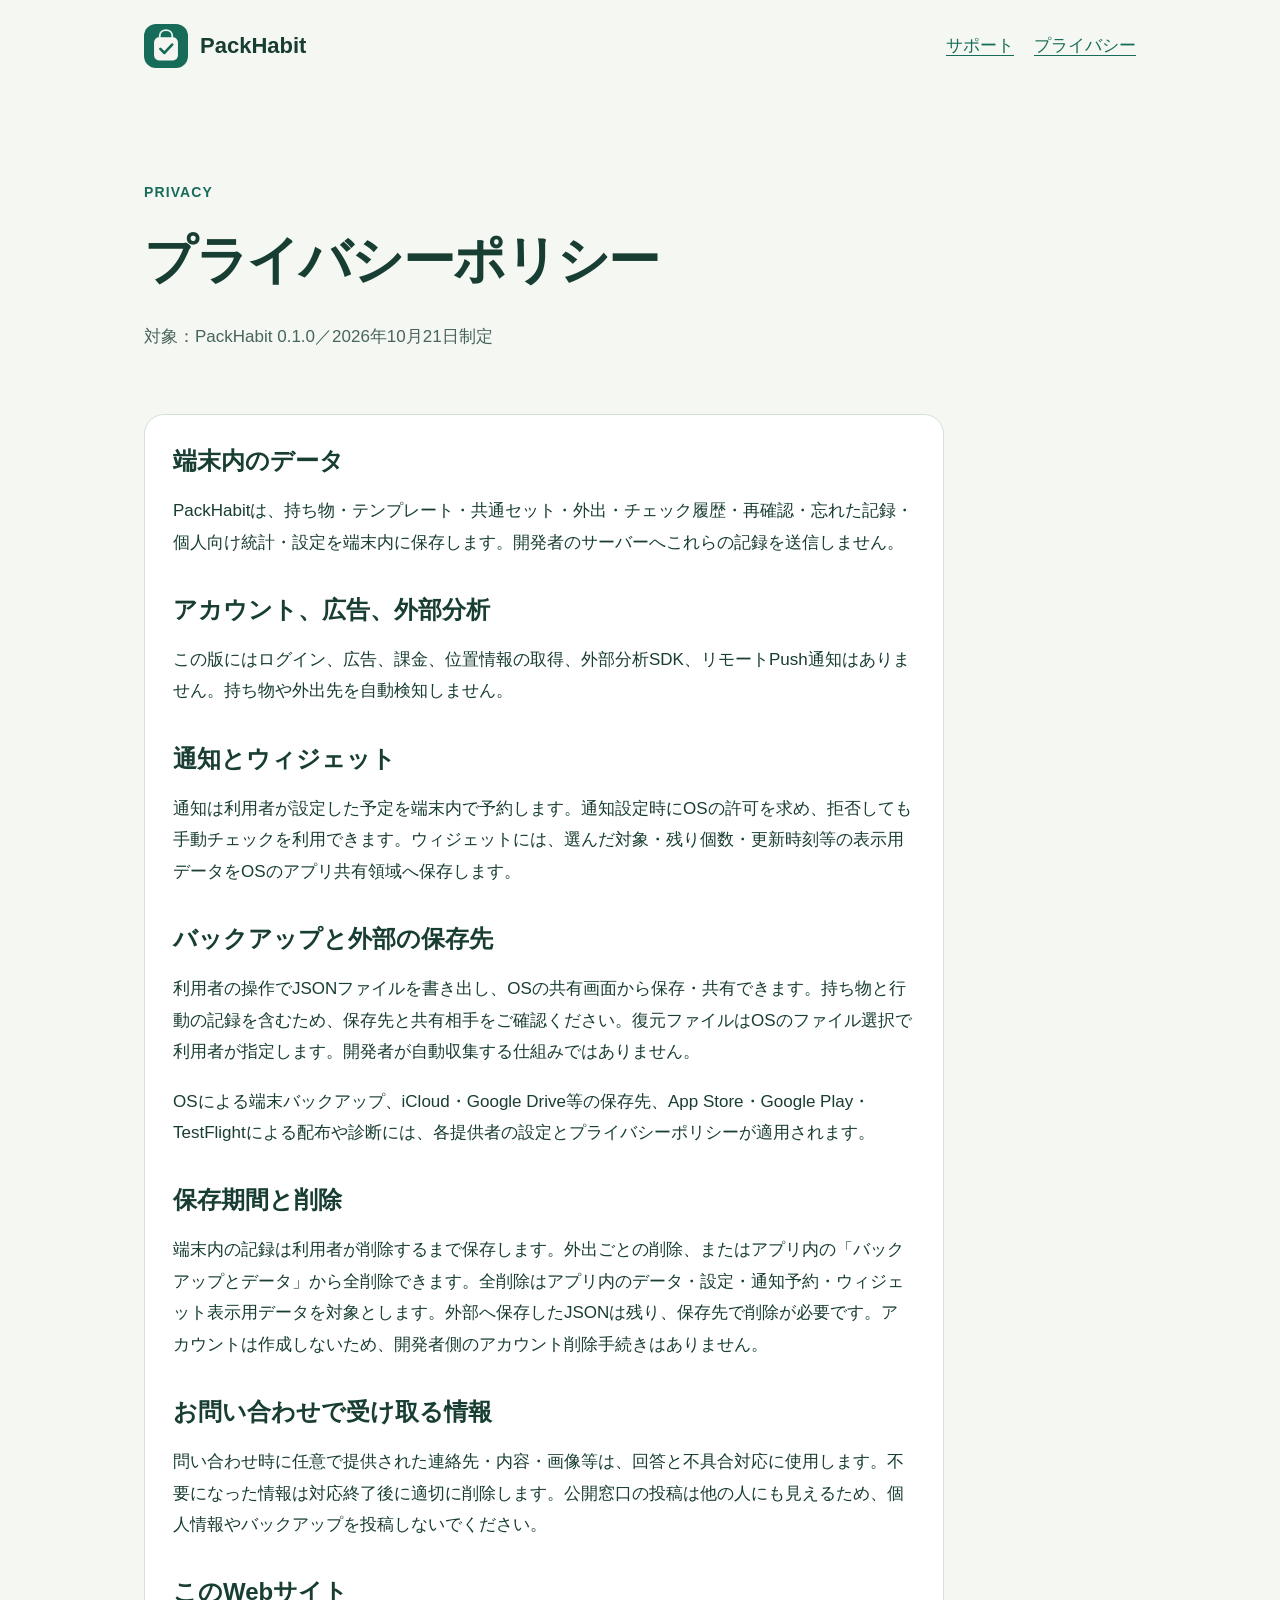
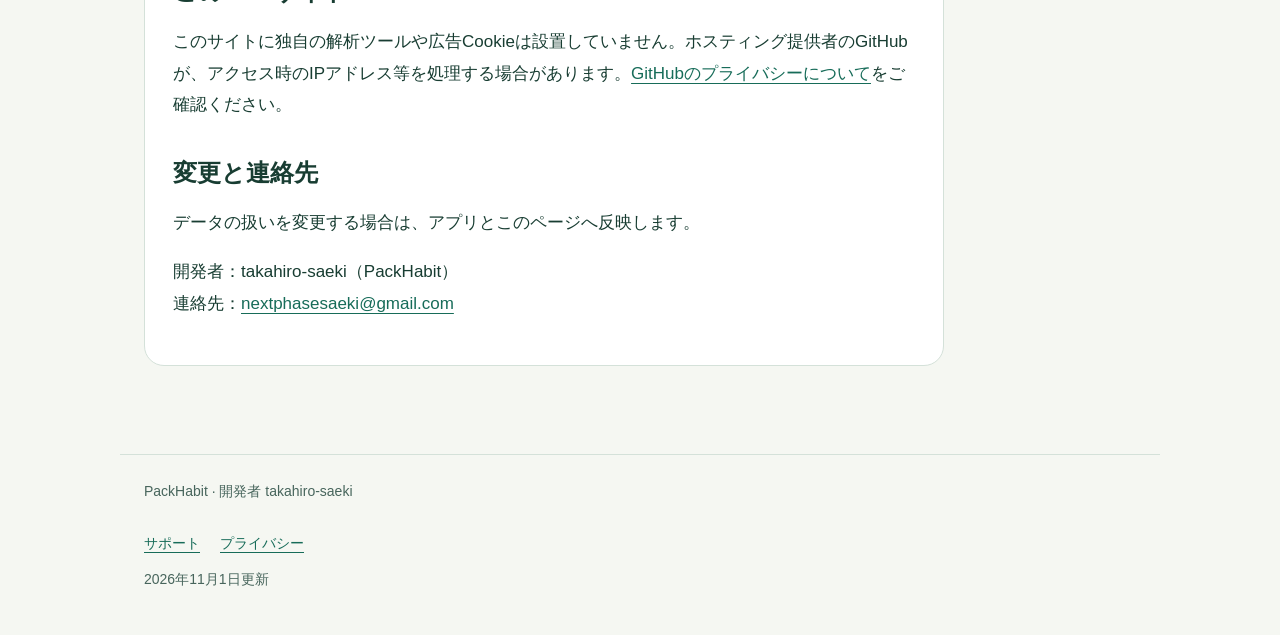
==== commit 373cd52c: "Link both publicly available PackHabit apps" ====
--- a/privacy/index.html
+++ b/privacy/index.html
@@ -1 +1 @@
-<!doctype html><html lang="ja"><head><meta charset="utf-8"><meta name="viewport" content="width=device-width,initial-scale=1"><meta name="description" content="PackHabitの公式サポートとプライバシー。いつもの持ち物を、出かける前に確認。"><title>プライバシー | PackHabit</title><link rel="icon" href="../icon.svg" type="image/svg+xml"><link rel="stylesheet" href="../style.css"></head><body><a class="skip" href="#main">本文へ移動</a><header><a class="brand" href="../"><img src="../icon.svg" alt="" width="44" height="44">PackHabit</a><nav aria-label="サイト内"><a href="../support/">サポート</a><a href="../privacy/">プライバシー</a></nav></header><main id="main"><div class="hero"><p class="eyebrow">PRIVACY</p><h1>プライバシーポリシー</h1><p class="muted">対象：PackHabit 0.1.0／2026年10月21日制定</p></div><section class="document"><h2>端末内のデータ</h2><p>PackHabitは、持ち物・テンプレート・共通セット・外出・チェック履歴・再確認・忘れた記録・個人向け統計・設定を端末内に保存します。開発者のサーバーへこれらの記録を送信しません。</p><h2>アカウント、広告、外部分析</h2><p>この版にはログイン、広告、課金、位置情報の取得、外部分析SDK、リモートPush通知はありません。持ち物や外出先を自動検知しません。</p><h2>通知とウィジェット</h2><p>通知は利用者が設定した予定を端末内で予約します。通知設定時にOSの許可を求め、拒否しても手動チェックを利用できます。ウィジェットには、選んだ対象・残り個数・更新時刻等の表示用データをOSのアプリ共有領域へ保存します。</p><h2>バックアップと外部の保存先</h2><p>利用者の操作でJSONファイルを書き出し、OSの共有画面から保存・共有できます。持ち物と行動の記録を含むため、保存先と共有相手をご確認ください。復元ファイルはOSのファイル選択で利用者が指定します。開発者が自動収集する仕組みではありません。</p><p>OSによる端末バックアップ、iCloud・Google Drive等の保存先、App Store・Google Play・TestFlightによる配布や診断には、各提供者の設定とプライバシーポリシーが適用されます。</p><h2>保存期間と削除</h2><p>端末内の記録は利用者が削除するまで保存します。外出ごとの削除、またはアプリ内の「バックアップとデータ」から全削除できます。全削除はアプリ内のデータ・設定・通知予約・ウィジェット表示用データを対象とします。外部へ保存したJSONは残り、保存先で削除が必要です。アカウントは作成しないため、開発者側のアカウント削除手続きはありません。</p><h2>お問い合わせで受け取る情報</h2><p>問い合わせ時に任意で提供された連絡先・内容・画像等は、回答と不具合対応に使用します。不要になった情報は対応終了後に適切に削除します。公開窓口の投稿は他の人にも見えるため、個人情報やバックアップを投稿しないでください。</p><h2>このWebサイト</h2><p>このサイトに独自の解析ツールや広告Cookieは設置していません。ホスティング提供者のGitHubが、アクセス時のIPアドレス等を処理する場合があります。<a href="https://docs.github.com/en/site-policy/privacy-policies/github-general-privacy-statement">GitHubのプライバシーについて</a>をご確認ください。</p><h2>変更と連絡先</h2><p>データの扱いを変更する場合は、アプリとこのページへ反映します。</p><p>開発者：takahiro-saeki（PackHabit）<br>連絡先：<a href="mailto:nextphasesaeki@gmail.com">nextphasesaeki@gmail.com</a></p></section></main><footer><p>PackHabit · 開発者 takahiro-saeki</p><a href="https://takahiro-saeki.github.io/packhabit-support/support/">サポート</a><a href="https://takahiro-saeki.github.io/packhabit-support/privacy/">プライバシー</a><p>2026年10月28日更新</p></footer></body></html>
+<!doctype html><html lang="ja"><head><meta charset="utf-8"><meta name="viewport" content="width=device-width,initial-scale=1"><meta name="description" content="PackHabitの公式サポートとプライバシー。いつもの持ち物を、出かける前に確認。"><title>プライバシー | PackHabit</title><link rel="icon" href="../icon.svg" type="image/svg+xml"><link rel="stylesheet" href="../style.css"></head><body><a class="skip" href="#main">本文へ移動</a><header><a class="brand" href="../"><img src="../icon.svg" alt="" width="44" height="44">PackHabit</a><nav aria-label="サイト内"><a href="../support/">サポート</a><a href="../privacy/">プライバシー</a></nav></header><main id="main"><div class="hero"><p class="eyebrow">PRIVACY</p><h1>プライバシーポリシー</h1><p class="muted">対象：PackHabit 0.1.0／2026年10月21日制定</p></div><section class="document"><h2>端末内のデータ</h2><p>PackHabitは、持ち物・テンプレート・共通セット・外出・チェック履歴・再確認・忘れた記録・個人向け統計・設定を端末内に保存します。開発者のサーバーへこれらの記録を送信しません。</p><h2>アカウント、広告、外部分析</h2><p>この版にはログイン、広告、課金、位置情報の取得、外部分析SDK、リモートPush通知はありません。持ち物や外出先を自動検知しません。</p><h2>通知とウィジェット</h2><p>通知は利用者が設定した予定を端末内で予約します。通知設定時にOSの許可を求め、拒否しても手動チェックを利用できます。ウィジェットには、選んだ対象・残り個数・更新時刻等の表示用データをOSのアプリ共有領域へ保存します。</p><h2>バックアップと外部の保存先</h2><p>利用者の操作でJSONファイルを書き出し、OSの共有画面から保存・共有できます。持ち物と行動の記録を含むため、保存先と共有相手をご確認ください。復元ファイルはOSのファイル選択で利用者が指定します。開発者が自動収集する仕組みではありません。</p><p>OSによる端末バックアップ、iCloud・Google Drive等の保存先、App Store・Google Play・TestFlightによる配布や診断には、各提供者の設定とプライバシーポリシーが適用されます。</p><h2>保存期間と削除</h2><p>端末内の記録は利用者が削除するまで保存します。外出ごとの削除、またはアプリ内の「バックアップとデータ」から全削除できます。全削除はアプリ内のデータ・設定・通知予約・ウィジェット表示用データを対象とします。外部へ保存したJSONは残り、保存先で削除が必要です。アカウントは作成しないため、開発者側のアカウント削除手続きはありません。</p><h2>お問い合わせで受け取る情報</h2><p>問い合わせ時に任意で提供された連絡先・内容・画像等は、回答と不具合対応に使用します。不要になった情報は対応終了後に適切に削除します。公開窓口の投稿は他の人にも見えるため、個人情報やバックアップを投稿しないでください。</p><h2>このWebサイト</h2><p>このサイトに独自の解析ツールや広告Cookieは設置していません。ホスティング提供者のGitHubが、アクセス時のIPアドレス等を処理する場合があります。<a href="https://docs.github.com/en/site-policy/privacy-policies/github-general-privacy-statement">GitHubのプライバシーについて</a>をご確認ください。</p><h2>変更と連絡先</h2><p>データの扱いを変更する場合は、アプリとこのページへ反映します。</p><p>開発者：takahiro-saeki（PackHabit）<br>連絡先：<a href="mailto:nextphasesaeki@gmail.com">nextphasesaeki@gmail.com</a></p></section></main><footer><p>PackHabit · 開発者 takahiro-saeki</p><a href="https://takahiro-saeki.github.io/packhabit-support/support/">サポート</a><a href="https://takahiro-saeki.github.io/packhabit-support/privacy/">プライバシー</a><p>2026年11月1日更新</p></footer></body></html>
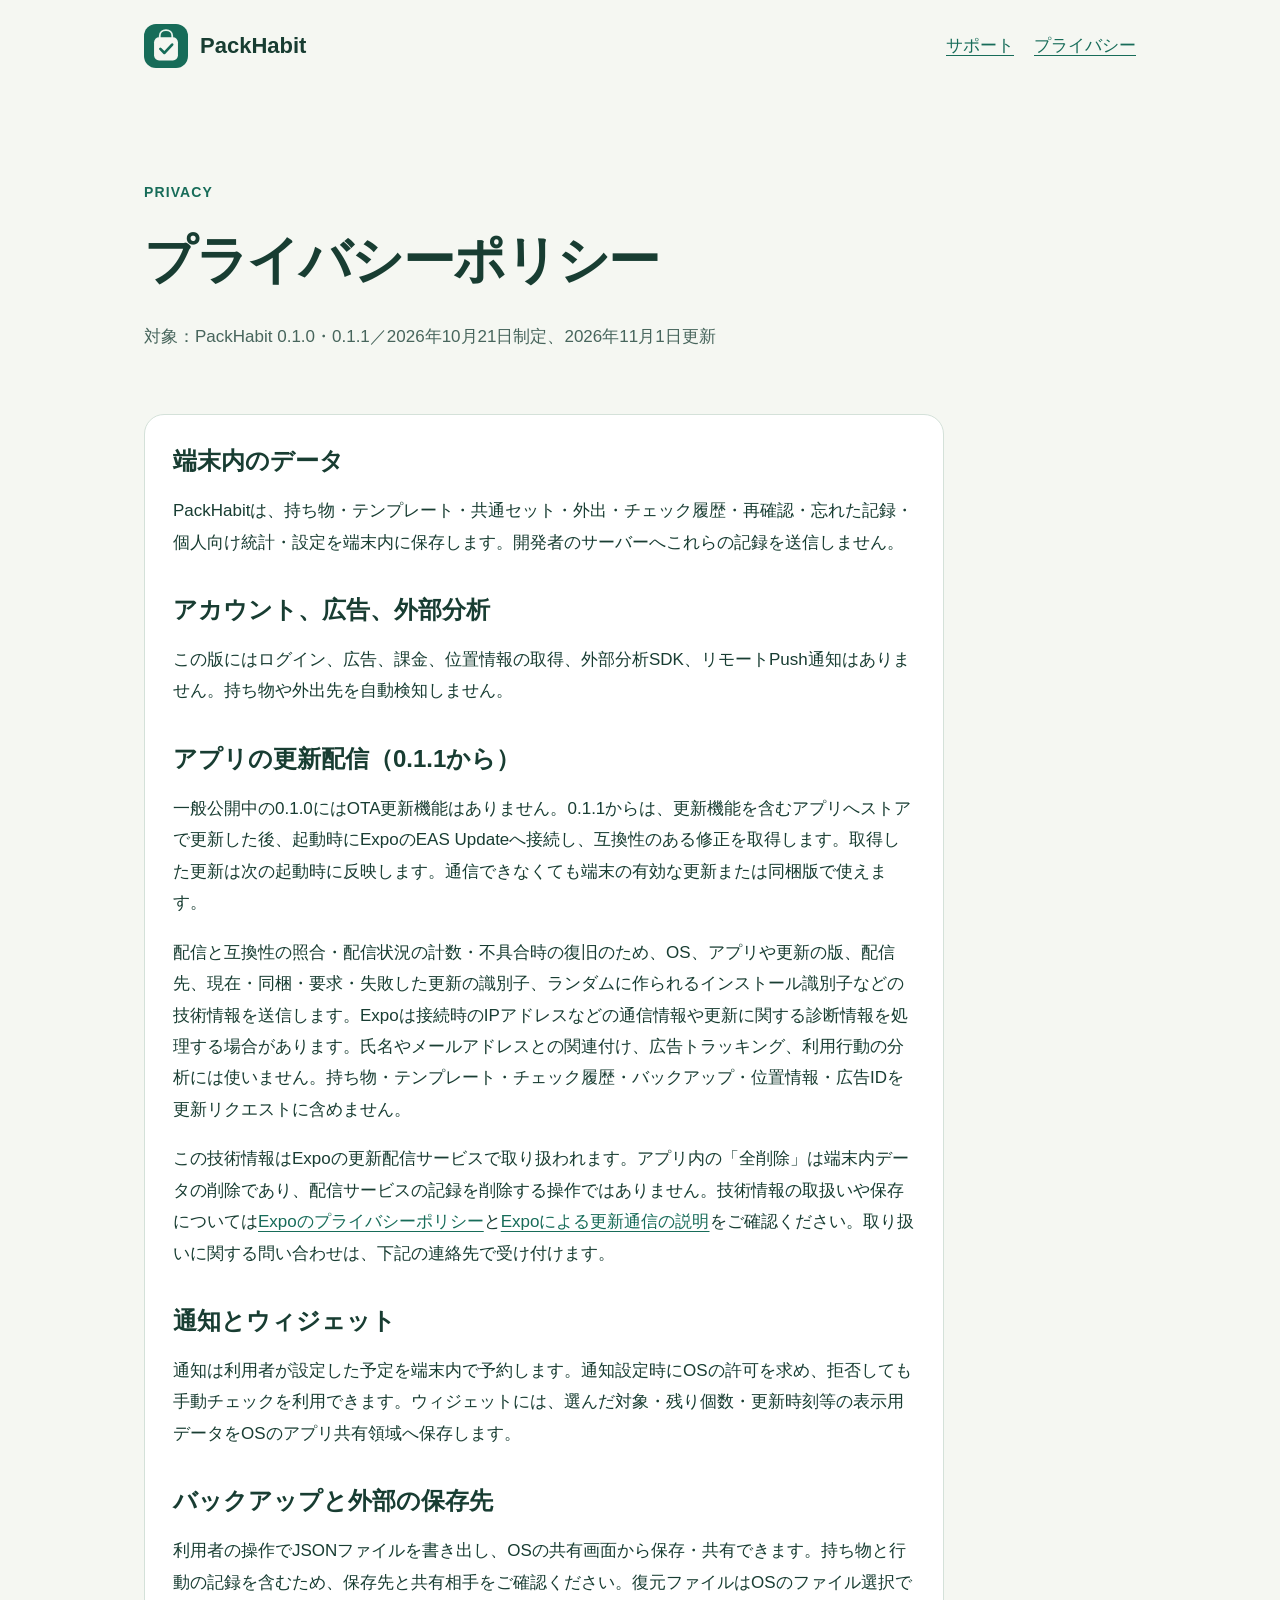
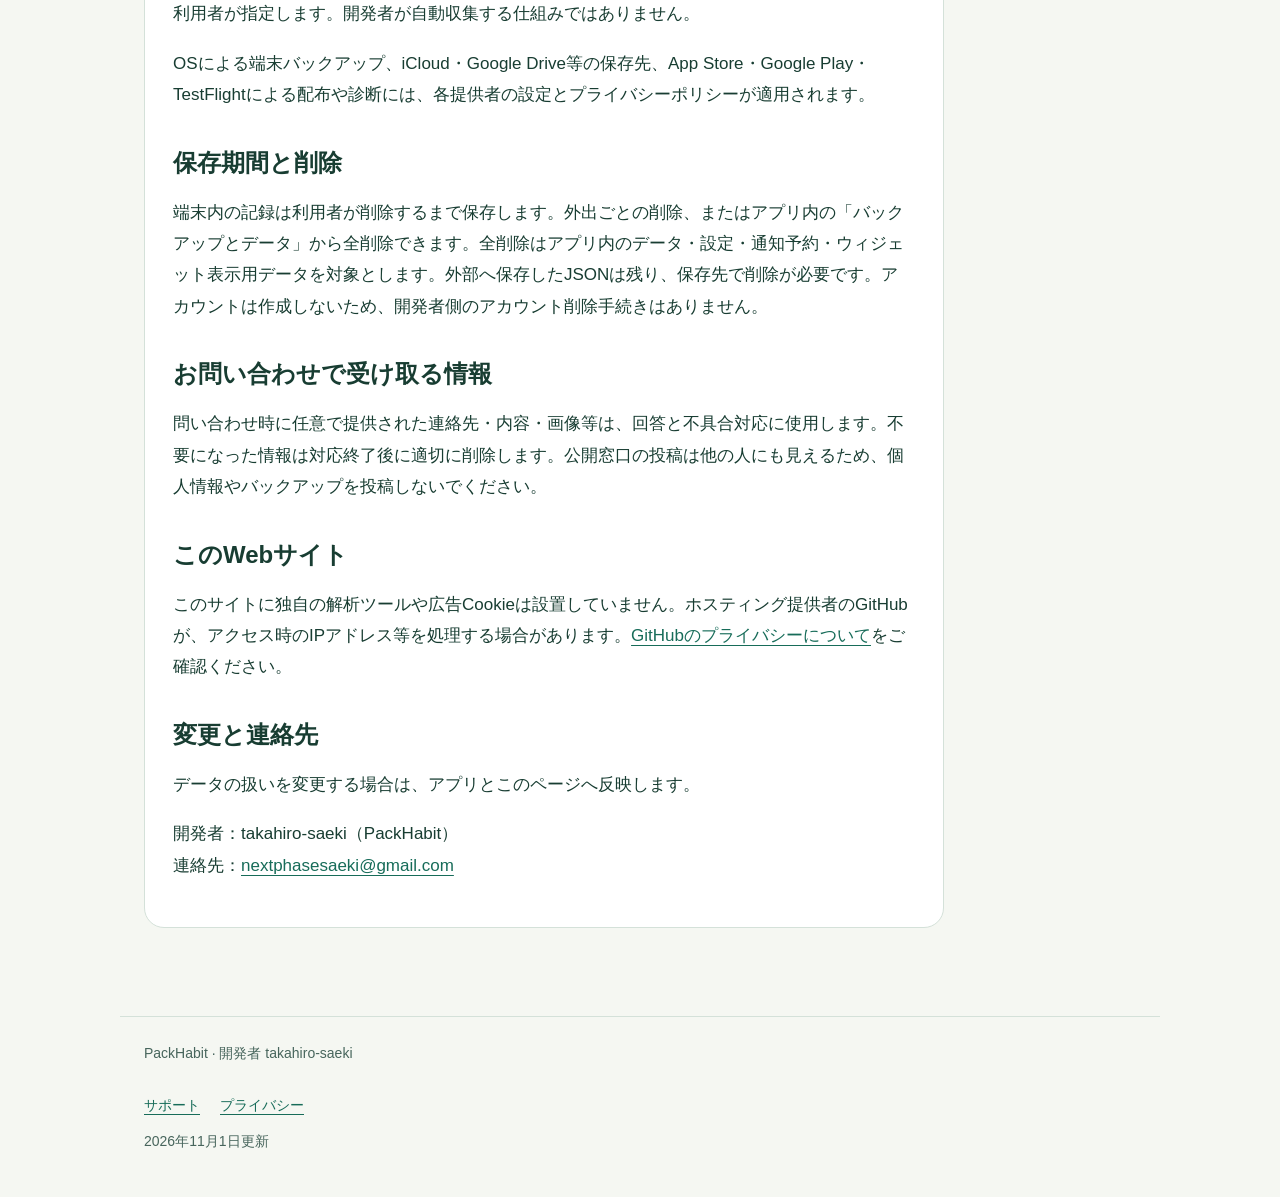
==== commit 4385f257: "Explain version-specific OTA update communication" ====
--- a/privacy/index.html
+++ b/privacy/index.html
@@ -1 +1 @@
-<!doctype html><html lang="ja"><head><meta charset="utf-8"><meta name="viewport" content="width=device-width,initial-scale=1"><meta name="description" content="PackHabitの公式サポートとプライバシー。いつもの持ち物を、出かける前に確認。"><title>プライバシー | PackHabit</title><link rel="icon" href="../icon.svg" type="image/svg+xml"><link rel="stylesheet" href="../style.css"></head><body><a class="skip" href="#main">本文へ移動</a><header><a class="brand" href="../"><img src="../icon.svg" alt="" width="44" height="44">PackHabit</a><nav aria-label="サイト内"><a href="../support/">サポート</a><a href="../privacy/">プライバシー</a></nav></header><main id="main"><div class="hero"><p class="eyebrow">PRIVACY</p><h1>プライバシーポリシー</h1><p class="muted">対象：PackHabit 0.1.0／2026年10月21日制定</p></div><section class="document"><h2>端末内のデータ</h2><p>PackHabitは、持ち物・テンプレート・共通セット・外出・チェック履歴・再確認・忘れた記録・個人向け統計・設定を端末内に保存します。開発者のサーバーへこれらの記録を送信しません。</p><h2>アカウント、広告、外部分析</h2><p>この版にはログイン、広告、課金、位置情報の取得、外部分析SDK、リモートPush通知はありません。持ち物や外出先を自動検知しません。</p><h2>通知とウィジェット</h2><p>通知は利用者が設定した予定を端末内で予約します。通知設定時にOSの許可を求め、拒否しても手動チェックを利用できます。ウィジェットには、選んだ対象・残り個数・更新時刻等の表示用データをOSのアプリ共有領域へ保存します。</p><h2>バックアップと外部の保存先</h2><p>利用者の操作でJSONファイルを書き出し、OSの共有画面から保存・共有できます。持ち物と行動の記録を含むため、保存先と共有相手をご確認ください。復元ファイルはOSのファイル選択で利用者が指定します。開発者が自動収集する仕組みではありません。</p><p>OSによる端末バックアップ、iCloud・Google Drive等の保存先、App Store・Google Play・TestFlightによる配布や診断には、各提供者の設定とプライバシーポリシーが適用されます。</p><h2>保存期間と削除</h2><p>端末内の記録は利用者が削除するまで保存します。外出ごとの削除、またはアプリ内の「バックアップとデータ」から全削除できます。全削除はアプリ内のデータ・設定・通知予約・ウィジェット表示用データを対象とします。外部へ保存したJSONは残り、保存先で削除が必要です。アカウントは作成しないため、開発者側のアカウント削除手続きはありません。</p><h2>お問い合わせで受け取る情報</h2><p>問い合わせ時に任意で提供された連絡先・内容・画像等は、回答と不具合対応に使用します。不要になった情報は対応終了後に適切に削除します。公開窓口の投稿は他の人にも見えるため、個人情報やバックアップを投稿しないでください。</p><h2>このWebサイト</h2><p>このサイトに独自の解析ツールや広告Cookieは設置していません。ホスティング提供者のGitHubが、アクセス時のIPアドレス等を処理する場合があります。<a href="https://docs.github.com/en/site-policy/privacy-policies/github-general-privacy-statement">GitHubのプライバシーについて</a>をご確認ください。</p><h2>変更と連絡先</h2><p>データの扱いを変更する場合は、アプリとこのページへ反映します。</p><p>開発者：takahiro-saeki（PackHabit）<br>連絡先：<a href="mailto:nextphasesaeki@gmail.com">nextphasesaeki@gmail.com</a></p></section></main><footer><p>PackHabit · 開発者 takahiro-saeki</p><a href="https://takahiro-saeki.github.io/packhabit-support/support/">サポート</a><a href="https://takahiro-saeki.github.io/packhabit-support/privacy/">プライバシー</a><p>2026年11月1日更新</p></footer></body></html>
+<!doctype html><html lang="ja"><head><meta charset="utf-8"><meta name="viewport" content="width=device-width,initial-scale=1"><meta name="description" content="PackHabitの公式サポートとプライバシー。いつもの持ち物を、出かける前に確認。"><title>プライバシー | PackHabit</title><link rel="icon" href="../icon.svg" type="image/svg+xml"><link rel="stylesheet" href="../style.css"></head><body><a class="skip" href="#main">本文へ移動</a><header><a class="brand" href="../"><img src="../icon.svg" alt="" width="44" height="44">PackHabit</a><nav aria-label="サイト内"><a href="../support/">サポート</a><a href="../privacy/">プライバシー</a></nav></header><main id="main"><div class="hero"><p class="eyebrow">PRIVACY</p><h1>プライバシーポリシー</h1><p class="muted">対象：PackHabit 0.1.0・0.1.1／2026年10月21日制定、2026年11月1日更新</p></div><section class="document"><h2>端末内のデータ</h2><p>PackHabitは、持ち物・テンプレート・共通セット・外出・チェック履歴・再確認・忘れた記録・個人向け統計・設定を端末内に保存します。開発者のサーバーへこれらの記録を送信しません。</p><h2>アカウント、広告、外部分析</h2><p>この版にはログイン、広告、課金、位置情報の取得、外部分析SDK、リモートPush通知はありません。持ち物や外出先を自動検知しません。</p><h2>アプリの更新配信（0.1.1から）</h2><p>一般公開中の0.1.0にはOTA更新機能はありません。0.1.1からは、更新機能を含むアプリへストアで更新した後、起動時にExpoのEAS Updateへ接続し、互換性のある修正を取得します。取得した更新は次の起動時に反映します。通信できなくても端末の有効な更新または同梱版で使えます。</p><p>配信と互換性の照合・配信状況の計数・不具合時の復旧のため、OS、アプリや更新の版、配信先、現在・同梱・要求・失敗した更新の識別子、ランダムに作られるインストール識別子などの技術情報を送信します。Expoは接続時のIPアドレスなどの通信情報や更新に関する診断情報を処理する場合があります。氏名やメールアドレスとの関連付け、広告トラッキング、利用行動の分析には使いません。持ち物・テンプレート・チェック履歴・バックアップ・位置情報・広告IDを更新リクエストに含めません。</p><p>この技術情報はExpoの更新配信サービスで取り扱われます。アプリ内の「全削除」は端末内データの削除であり、配信サービスの記録を削除する操作ではありません。技術情報の取扱いや保存については<a href="https://expo.dev/privacy">Expoのプライバシーポリシー</a>と<a href="https://expo.dev/privacy-explained">Expoによる更新通信の説明</a>をご確認ください。取り扱いに関する問い合わせは、下記の連絡先で受け付けます。</p><h2>通知とウィジェット</h2><p>通知は利用者が設定した予定を端末内で予約します。通知設定時にOSの許可を求め、拒否しても手動チェックを利用できます。ウィジェットには、選んだ対象・残り個数・更新時刻等の表示用データをOSのアプリ共有領域へ保存します。</p><h2>バックアップと外部の保存先</h2><p>利用者の操作でJSONファイルを書き出し、OSの共有画面から保存・共有できます。持ち物と行動の記録を含むため、保存先と共有相手をご確認ください。復元ファイルはOSのファイル選択で利用者が指定します。開発者が自動収集する仕組みではありません。</p><p>OSによる端末バックアップ、iCloud・Google Drive等の保存先、App Store・Google Play・TestFlightによる配布や診断には、各提供者の設定とプライバシーポリシーが適用されます。</p><h2>保存期間と削除</h2><p>端末内の記録は利用者が削除するまで保存します。外出ごとの削除、またはアプリ内の「バックアップとデータ」から全削除できます。全削除はアプリ内のデータ・設定・通知予約・ウィジェット表示用データを対象とします。外部へ保存したJSONは残り、保存先で削除が必要です。アカウントは作成しないため、開発者側のアカウント削除手続きはありません。</p><h2>お問い合わせで受け取る情報</h2><p>問い合わせ時に任意で提供された連絡先・内容・画像等は、回答と不具合対応に使用します。不要になった情報は対応終了後に適切に削除します。公開窓口の投稿は他の人にも見えるため、個人情報やバックアップを投稿しないでください。</p><h2>このWebサイト</h2><p>このサイトに独自の解析ツールや広告Cookieは設置していません。ホスティング提供者のGitHubが、アクセス時のIPアドレス等を処理する場合があります。<a href="https://docs.github.com/en/site-policy/privacy-policies/github-general-privacy-statement">GitHubのプライバシーについて</a>をご確認ください。</p><h2>変更と連絡先</h2><p>データの扱いを変更する場合は、アプリとこのページへ反映します。</p><p>開発者：takahiro-saeki（PackHabit）<br>連絡先：<a href="mailto:nextphasesaeki@gmail.com">nextphasesaeki@gmail.com</a></p></section></main><footer><p>PackHabit · 開発者 takahiro-saeki</p><a href="https://takahiro-saeki.github.io/packhabit-support/support/">サポート</a><a href="https://takahiro-saeki.github.io/packhabit-support/privacy/">プライバシー</a><p>2026年11月1日更新</p></footer></body></html>
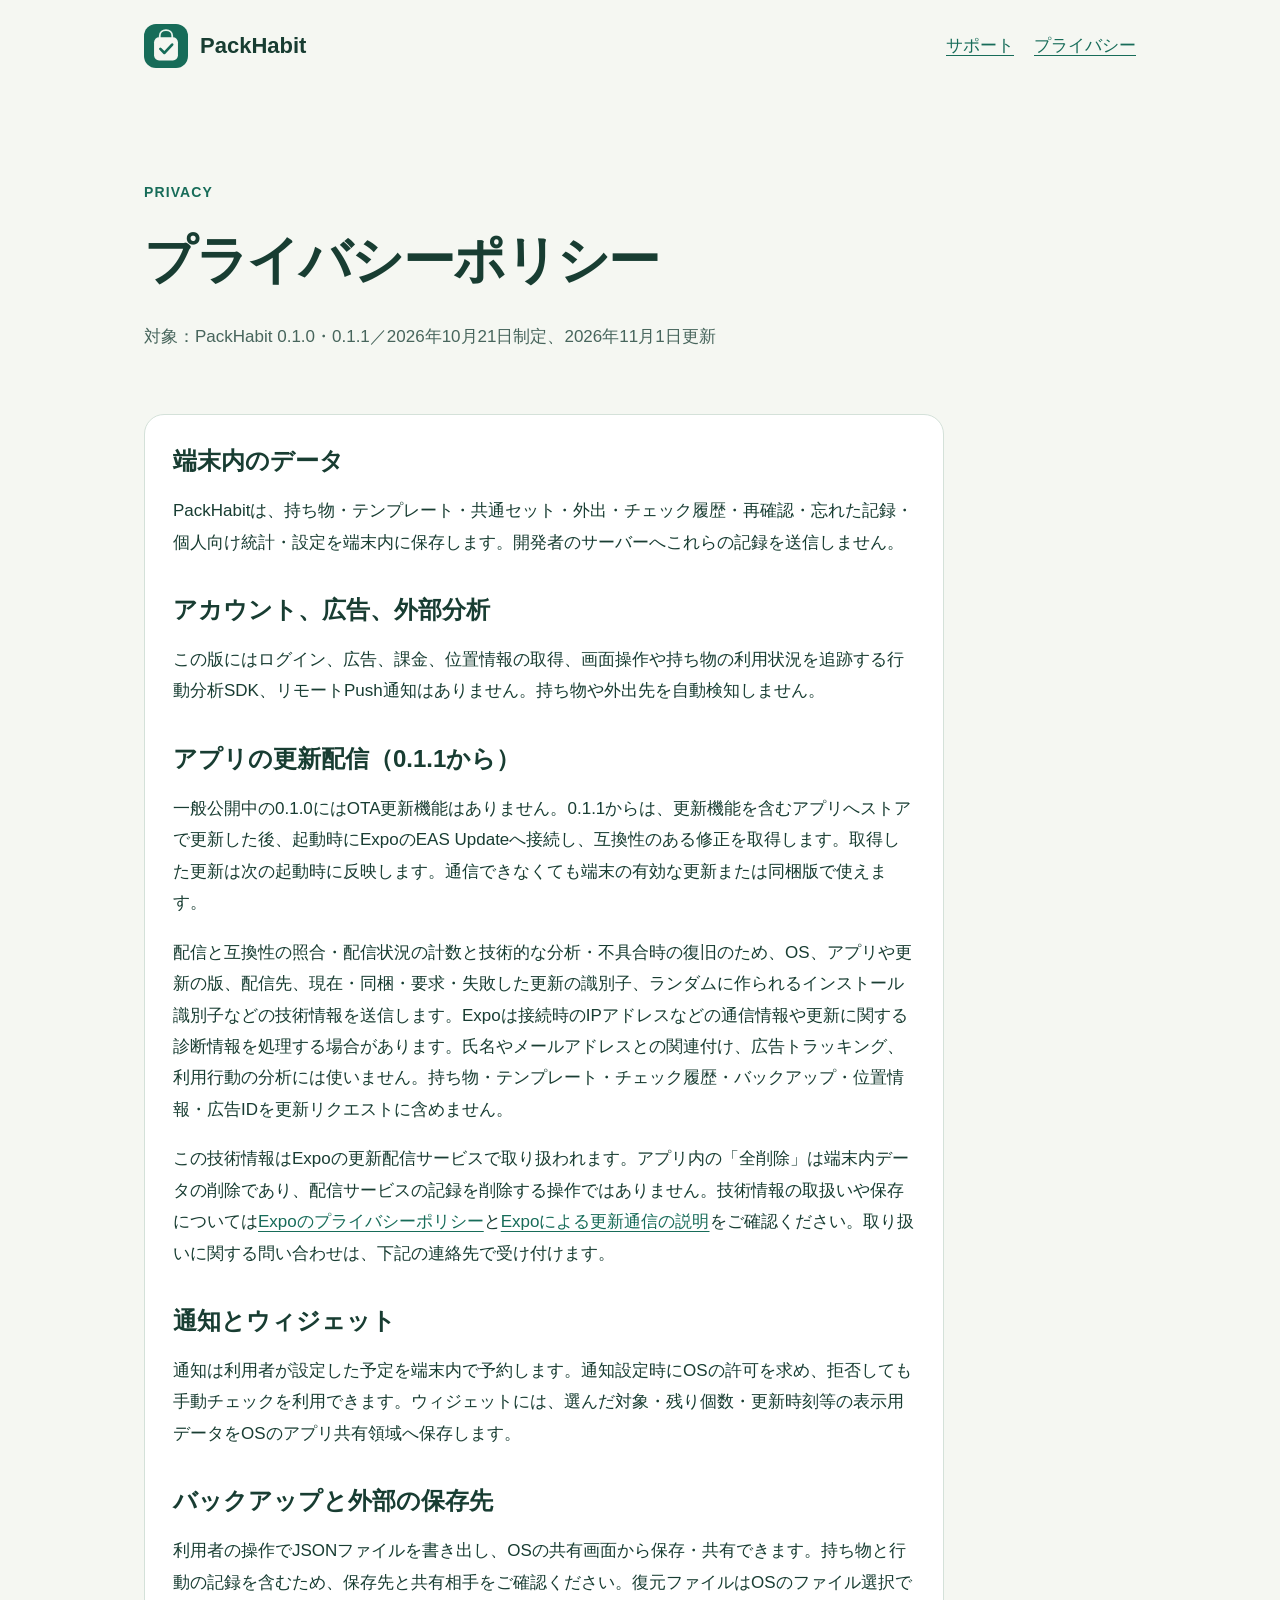
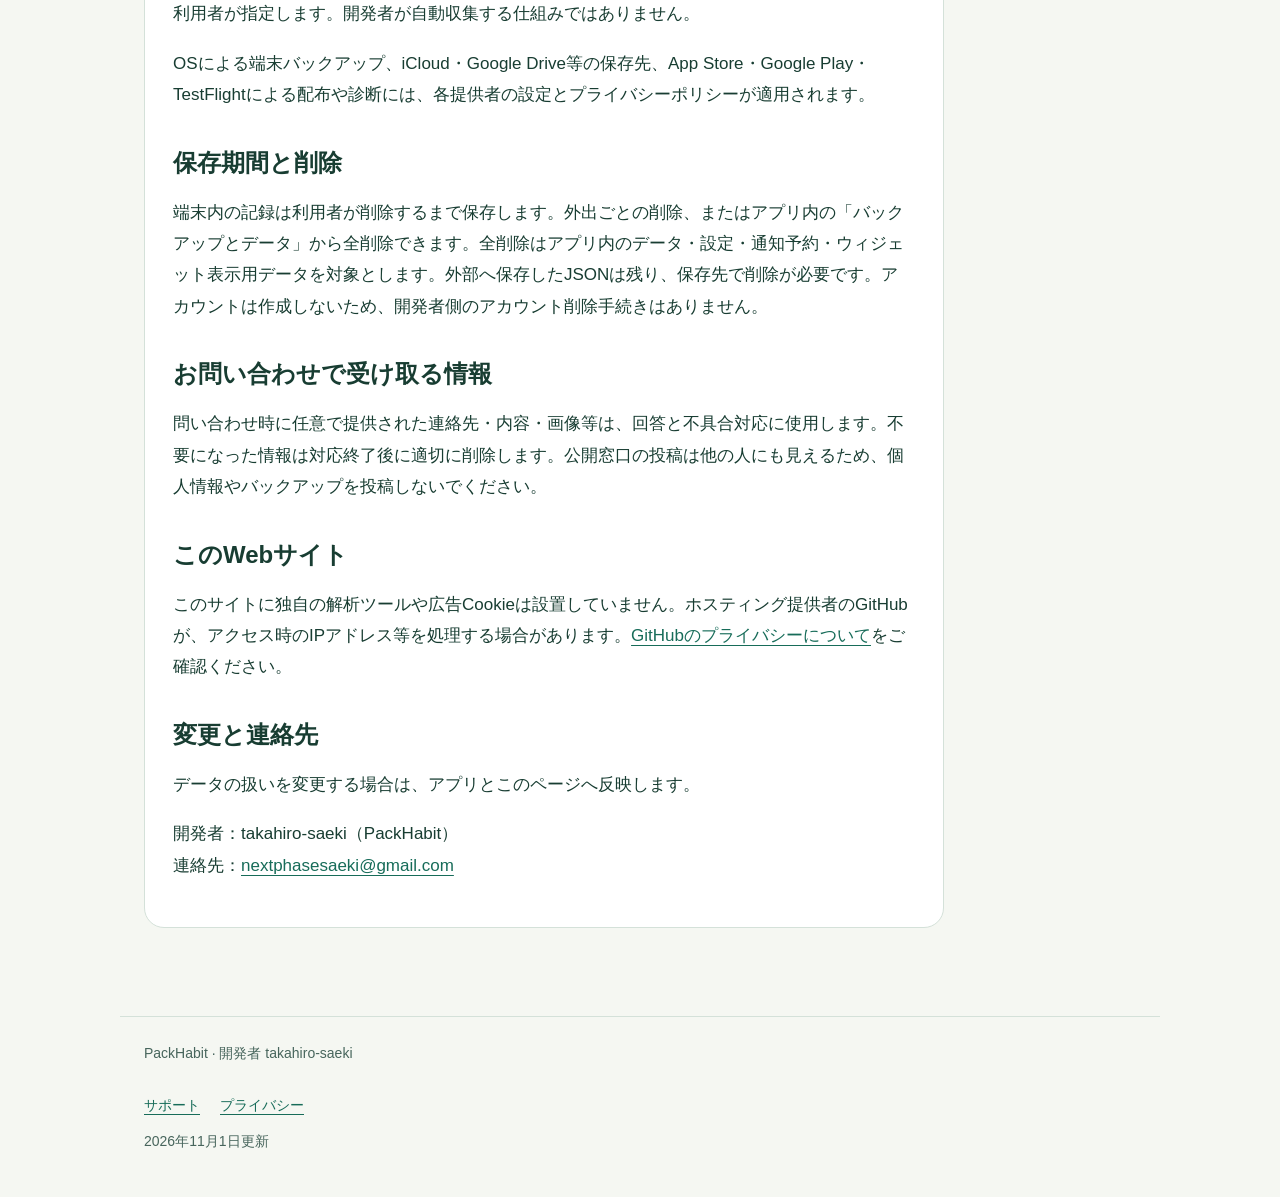
==== commit 0472bf8f: "Clarify update delivery diagnostics in privacy policy" ====
--- a/privacy/index.html
+++ b/privacy/index.html
@@ -1 +1 @@
-<!doctype html><html lang="ja"><head><meta charset="utf-8"><meta name="viewport" content="width=device-width,initial-scale=1"><meta name="description" content="PackHabitの公式サポートとプライバシー。いつもの持ち物を、出かける前に確認。"><title>プライバシー | PackHabit</title><link rel="icon" href="../icon.svg" type="image/svg+xml"><link rel="stylesheet" href="../style.css"></head><body><a class="skip" href="#main">本文へ移動</a><header><a class="brand" href="../"><img src="../icon.svg" alt="" width="44" height="44">PackHabit</a><nav aria-label="サイト内"><a href="../support/">サポート</a><a href="../privacy/">プライバシー</a></nav></header><main id="main"><div class="hero"><p class="eyebrow">PRIVACY</p><h1>プライバシーポリシー</h1><p class="muted">対象：PackHabit 0.1.0・0.1.1／2026年10月21日制定、2026年11月1日更新</p></div><section class="document"><h2>端末内のデータ</h2><p>PackHabitは、持ち物・テンプレート・共通セット・外出・チェック履歴・再確認・忘れた記録・個人向け統計・設定を端末内に保存します。開発者のサーバーへこれらの記録を送信しません。</p><h2>アカウント、広告、外部分析</h2><p>この版にはログイン、広告、課金、位置情報の取得、外部分析SDK、リモートPush通知はありません。持ち物や外出先を自動検知しません。</p><h2>アプリの更新配信（0.1.1から）</h2><p>一般公開中の0.1.0にはOTA更新機能はありません。0.1.1からは、更新機能を含むアプリへストアで更新した後、起動時にExpoのEAS Updateへ接続し、互換性のある修正を取得します。取得した更新は次の起動時に反映します。通信できなくても端末の有効な更新または同梱版で使えます。</p><p>配信と互換性の照合・配信状況の計数・不具合時の復旧のため、OS、アプリや更新の版、配信先、現在・同梱・要求・失敗した更新の識別子、ランダムに作られるインストール識別子などの技術情報を送信します。Expoは接続時のIPアドレスなどの通信情報や更新に関する診断情報を処理する場合があります。氏名やメールアドレスとの関連付け、広告トラッキング、利用行動の分析には使いません。持ち物・テンプレート・チェック履歴・バックアップ・位置情報・広告IDを更新リクエストに含めません。</p><p>この技術情報はExpoの更新配信サービスで取り扱われます。アプリ内の「全削除」は端末内データの削除であり、配信サービスの記録を削除する操作ではありません。技術情報の取扱いや保存については<a href="https://expo.dev/privacy">Expoのプライバシーポリシー</a>と<a href="https://expo.dev/privacy-explained">Expoによる更新通信の説明</a>をご確認ください。取り扱いに関する問い合わせは、下記の連絡先で受け付けます。</p><h2>通知とウィジェット</h2><p>通知は利用者が設定した予定を端末内で予約します。通知設定時にOSの許可を求め、拒否しても手動チェックを利用できます。ウィジェットには、選んだ対象・残り個数・更新時刻等の表示用データをOSのアプリ共有領域へ保存します。</p><h2>バックアップと外部の保存先</h2><p>利用者の操作でJSONファイルを書き出し、OSの共有画面から保存・共有できます。持ち物と行動の記録を含むため、保存先と共有相手をご確認ください。復元ファイルはOSのファイル選択で利用者が指定します。開発者が自動収集する仕組みではありません。</p><p>OSによる端末バックアップ、iCloud・Google Drive等の保存先、App Store・Google Play・TestFlightによる配布や診断には、各提供者の設定とプライバシーポリシーが適用されます。</p><h2>保存期間と削除</h2><p>端末内の記録は利用者が削除するまで保存します。外出ごとの削除、またはアプリ内の「バックアップとデータ」から全削除できます。全削除はアプリ内のデータ・設定・通知予約・ウィジェット表示用データを対象とします。外部へ保存したJSONは残り、保存先で削除が必要です。アカウントは作成しないため、開発者側のアカウント削除手続きはありません。</p><h2>お問い合わせで受け取る情報</h2><p>問い合わせ時に任意で提供された連絡先・内容・画像等は、回答と不具合対応に使用します。不要になった情報は対応終了後に適切に削除します。公開窓口の投稿は他の人にも見えるため、個人情報やバックアップを投稿しないでください。</p><h2>このWebサイト</h2><p>このサイトに独自の解析ツールや広告Cookieは設置していません。ホスティング提供者のGitHubが、アクセス時のIPアドレス等を処理する場合があります。<a href="https://docs.github.com/en/site-policy/privacy-policies/github-general-privacy-statement">GitHubのプライバシーについて</a>をご確認ください。</p><h2>変更と連絡先</h2><p>データの扱いを変更する場合は、アプリとこのページへ反映します。</p><p>開発者：takahiro-saeki（PackHabit）<br>連絡先：<a href="mailto:nextphasesaeki@gmail.com">nextphasesaeki@gmail.com</a></p></section></main><footer><p>PackHabit · 開発者 takahiro-saeki</p><a href="https://takahiro-saeki.github.io/packhabit-support/support/">サポート</a><a href="https://takahiro-saeki.github.io/packhabit-support/privacy/">プライバシー</a><p>2026年11月1日更新</p></footer></body></html>
+<!doctype html><html lang="ja"><head><meta charset="utf-8"><meta name="viewport" content="width=device-width,initial-scale=1"><meta name="description" content="PackHabitの公式サポートとプライバシー。いつもの持ち物を、出かける前に確認。"><title>プライバシー | PackHabit</title><link rel="icon" href="../icon.svg" type="image/svg+xml"><link rel="stylesheet" href="../style.css"></head><body><a class="skip" href="#main">本文へ移動</a><header><a class="brand" href="../"><img src="../icon.svg" alt="" width="44" height="44">PackHabit</a><nav aria-label="サイト内"><a href="../support/">サポート</a><a href="../privacy/">プライバシー</a></nav></header><main id="main"><div class="hero"><p class="eyebrow">PRIVACY</p><h1>プライバシーポリシー</h1><p class="muted">対象：PackHabit 0.1.0・0.1.1／2026年10月21日制定、2026年11月1日更新</p></div><section class="document"><h2>端末内のデータ</h2><p>PackHabitは、持ち物・テンプレート・共通セット・外出・チェック履歴・再確認・忘れた記録・個人向け統計・設定を端末内に保存します。開発者のサーバーへこれらの記録を送信しません。</p><h2>アカウント、広告、外部分析</h2><p>この版にはログイン、広告、課金、位置情報の取得、画面操作や持ち物の利用状況を追跡する行動分析SDK、リモートPush通知はありません。持ち物や外出先を自動検知しません。</p><h2>アプリの更新配信（0.1.1から）</h2><p>一般公開中の0.1.0にはOTA更新機能はありません。0.1.1からは、更新機能を含むアプリへストアで更新した後、起動時にExpoのEAS Updateへ接続し、互換性のある修正を取得します。取得した更新は次の起動時に反映します。通信できなくても端末の有効な更新または同梱版で使えます。</p><p>配信と互換性の照合・配信状況の計数と技術的な分析・不具合時の復旧のため、OS、アプリや更新の版、配信先、現在・同梱・要求・失敗した更新の識別子、ランダムに作られるインストール識別子などの技術情報を送信します。Expoは接続時のIPアドレスなどの通信情報や更新に関する診断情報を処理する場合があります。氏名やメールアドレスとの関連付け、広告トラッキング、利用行動の分析には使いません。持ち物・テンプレート・チェック履歴・バックアップ・位置情報・広告IDを更新リクエストに含めません。</p><p>この技術情報はExpoの更新配信サービスで取り扱われます。アプリ内の「全削除」は端末内データの削除であり、配信サービスの記録を削除する操作ではありません。技術情報の取扱いや保存については<a href="https://expo.dev/privacy">Expoのプライバシーポリシー</a>と<a href="https://expo.dev/privacy-explained">Expoによる更新通信の説明</a>をご確認ください。取り扱いに関する問い合わせは、下記の連絡先で受け付けます。</p><h2>通知とウィジェット</h2><p>通知は利用者が設定した予定を端末内で予約します。通知設定時にOSの許可を求め、拒否しても手動チェックを利用できます。ウィジェットには、選んだ対象・残り個数・更新時刻等の表示用データをOSのアプリ共有領域へ保存します。</p><h2>バックアップと外部の保存先</h2><p>利用者の操作でJSONファイルを書き出し、OSの共有画面から保存・共有できます。持ち物と行動の記録を含むため、保存先と共有相手をご確認ください。復元ファイルはOSのファイル選択で利用者が指定します。開発者が自動収集する仕組みではありません。</p><p>OSによる端末バックアップ、iCloud・Google Drive等の保存先、App Store・Google Play・TestFlightによる配布や診断には、各提供者の設定とプライバシーポリシーが適用されます。</p><h2>保存期間と削除</h2><p>端末内の記録は利用者が削除するまで保存します。外出ごとの削除、またはアプリ内の「バックアップとデータ」から全削除できます。全削除はアプリ内のデータ・設定・通知予約・ウィジェット表示用データを対象とします。外部へ保存したJSONは残り、保存先で削除が必要です。アカウントは作成しないため、開発者側のアカウント削除手続きはありません。</p><h2>お問い合わせで受け取る情報</h2><p>問い合わせ時に任意で提供された連絡先・内容・画像等は、回答と不具合対応に使用します。不要になった情報は対応終了後に適切に削除します。公開窓口の投稿は他の人にも見えるため、個人情報やバックアップを投稿しないでください。</p><h2>このWebサイト</h2><p>このサイトに独自の解析ツールや広告Cookieは設置していません。ホスティング提供者のGitHubが、アクセス時のIPアドレス等を処理する場合があります。<a href="https://docs.github.com/en/site-policy/privacy-policies/github-general-privacy-statement">GitHubのプライバシーについて</a>をご確認ください。</p><h2>変更と連絡先</h2><p>データの扱いを変更する場合は、アプリとこのページへ反映します。</p><p>開発者：takahiro-saeki（PackHabit）<br>連絡先：<a href="mailto:nextphasesaeki@gmail.com">nextphasesaeki@gmail.com</a></p></section></main><footer><p>PackHabit · 開発者 takahiro-saeki</p><a href="https://takahiro-saeki.github.io/packhabit-support/support/">サポート</a><a href="https://takahiro-saeki.github.io/packhabit-support/privacy/">プライバシー</a><p>2026年11月1日更新</p></footer></body></html>
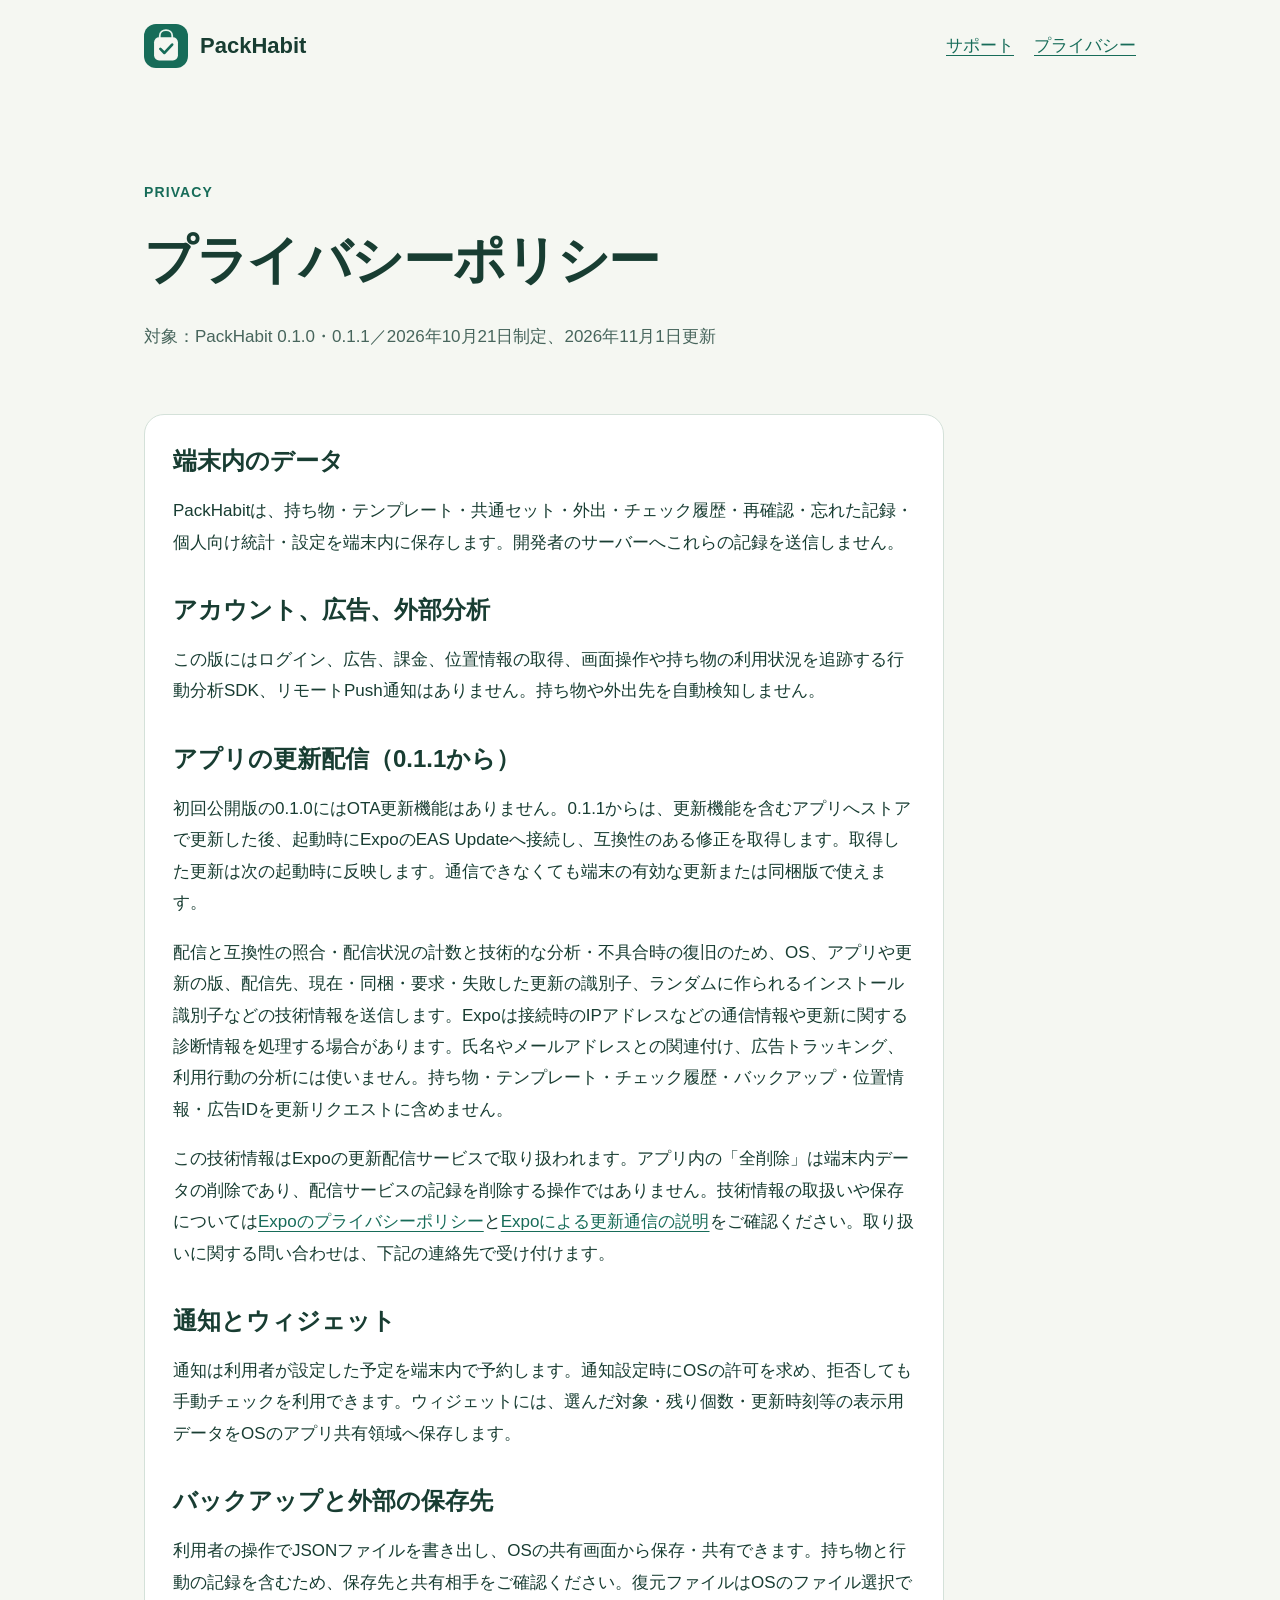
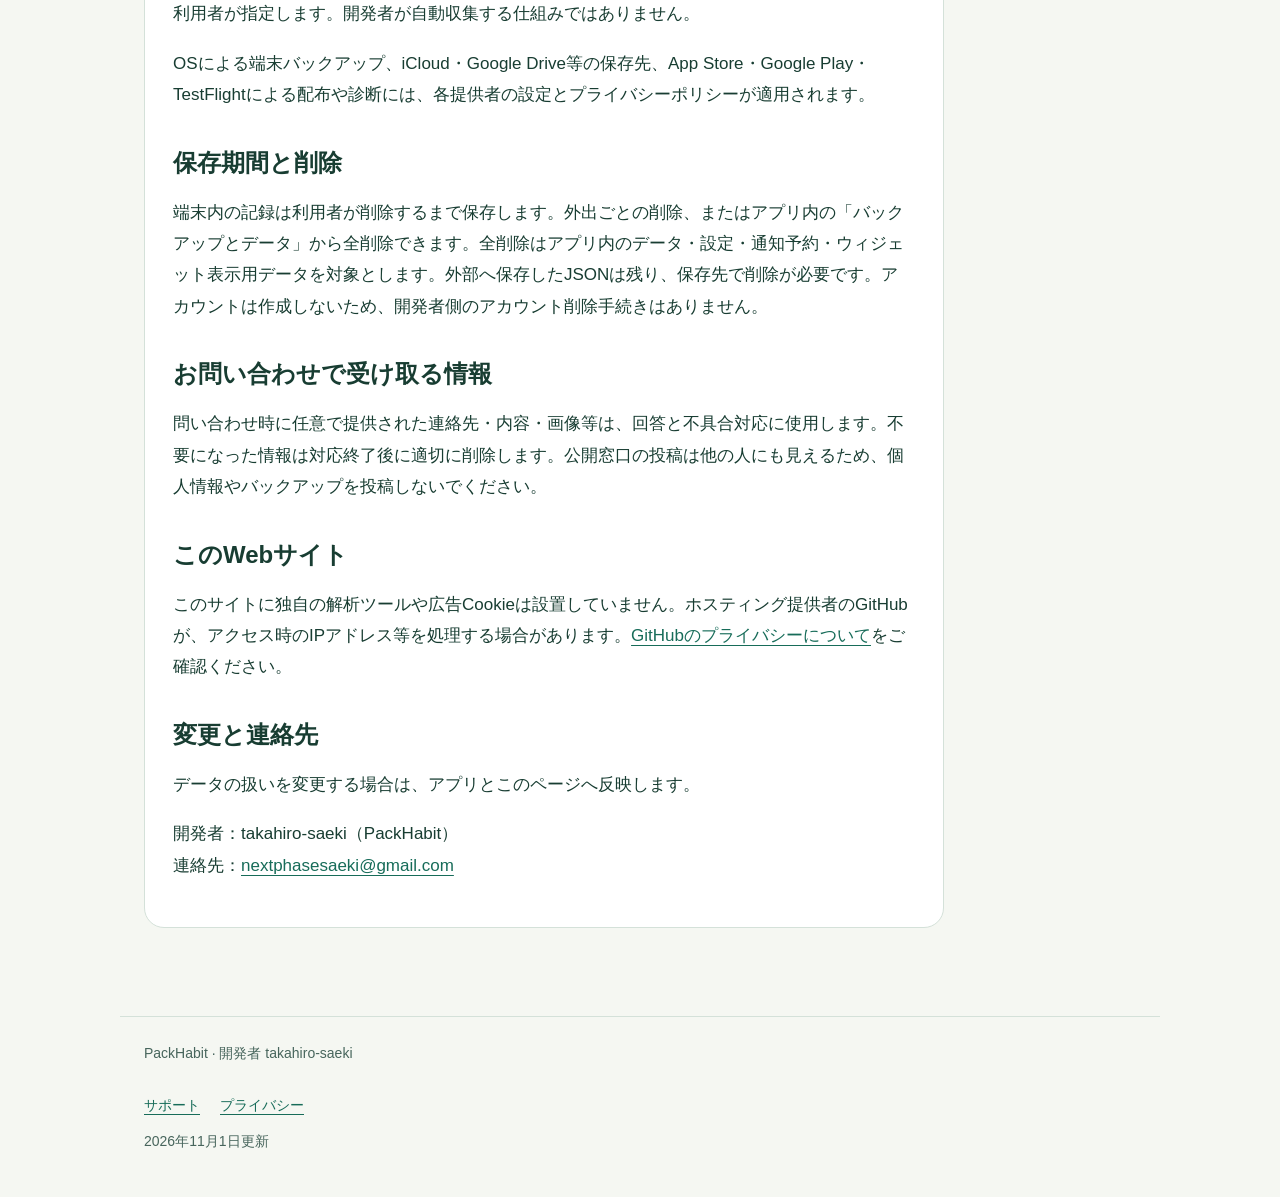
==== commit 182f231f: "Clarify the initial release in OTA privacy guidance" ====
--- a/privacy/index.html
+++ b/privacy/index.html
@@ -1 +1 @@
-<!doctype html><html lang="ja"><head><meta charset="utf-8"><meta name="viewport" content="width=device-width,initial-scale=1"><meta name="description" content="PackHabitの公式サポートとプライバシー。いつもの持ち物を、出かける前に確認。"><title>プライバシー | PackHabit</title><link rel="icon" href="../icon.svg" type="image/svg+xml"><link rel="stylesheet" href="../style.css"></head><body><a class="skip" href="#main">本文へ移動</a><header><a class="brand" href="../"><img src="../icon.svg" alt="" width="44" height="44">PackHabit</a><nav aria-label="サイト内"><a href="../support/">サポート</a><a href="../privacy/">プライバシー</a></nav></header><main id="main"><div class="hero"><p class="eyebrow">PRIVACY</p><h1>プライバシーポリシー</h1><p class="muted">対象：PackHabit 0.1.0・0.1.1／2026年10月21日制定、2026年11月1日更新</p></div><section class="document"><h2>端末内のデータ</h2><p>PackHabitは、持ち物・テンプレート・共通セット・外出・チェック履歴・再確認・忘れた記録・個人向け統計・設定を端末内に保存します。開発者のサーバーへこれらの記録を送信しません。</p><h2>アカウント、広告、外部分析</h2><p>この版にはログイン、広告、課金、位置情報の取得、画面操作や持ち物の利用状況を追跡する行動分析SDK、リモートPush通知はありません。持ち物や外出先を自動検知しません。</p><h2>アプリの更新配信（0.1.1から）</h2><p>一般公開中の0.1.0にはOTA更新機能はありません。0.1.1からは、更新機能を含むアプリへストアで更新した後、起動時にExpoのEAS Updateへ接続し、互換性のある修正を取得します。取得した更新は次の起動時に反映します。通信できなくても端末の有効な更新または同梱版で使えます。</p><p>配信と互換性の照合・配信状況の計数と技術的な分析・不具合時の復旧のため、OS、アプリや更新の版、配信先、現在・同梱・要求・失敗した更新の識別子、ランダムに作られるインストール識別子などの技術情報を送信します。Expoは接続時のIPアドレスなどの通信情報や更新に関する診断情報を処理する場合があります。氏名やメールアドレスとの関連付け、広告トラッキング、利用行動の分析には使いません。持ち物・テンプレート・チェック履歴・バックアップ・位置情報・広告IDを更新リクエストに含めません。</p><p>この技術情報はExpoの更新配信サービスで取り扱われます。アプリ内の「全削除」は端末内データの削除であり、配信サービスの記録を削除する操作ではありません。技術情報の取扱いや保存については<a href="https://expo.dev/privacy">Expoのプライバシーポリシー</a>と<a href="https://expo.dev/privacy-explained">Expoによる更新通信の説明</a>をご確認ください。取り扱いに関する問い合わせは、下記の連絡先で受け付けます。</p><h2>通知とウィジェット</h2><p>通知は利用者が設定した予定を端末内で予約します。通知設定時にOSの許可を求め、拒否しても手動チェックを利用できます。ウィジェットには、選んだ対象・残り個数・更新時刻等の表示用データをOSのアプリ共有領域へ保存します。</p><h2>バックアップと外部の保存先</h2><p>利用者の操作でJSONファイルを書き出し、OSの共有画面から保存・共有できます。持ち物と行動の記録を含むため、保存先と共有相手をご確認ください。復元ファイルはOSのファイル選択で利用者が指定します。開発者が自動収集する仕組みではありません。</p><p>OSによる端末バックアップ、iCloud・Google Drive等の保存先、App Store・Google Play・TestFlightによる配布や診断には、各提供者の設定とプライバシーポリシーが適用されます。</p><h2>保存期間と削除</h2><p>端末内の記録は利用者が削除するまで保存します。外出ごとの削除、またはアプリ内の「バックアップとデータ」から全削除できます。全削除はアプリ内のデータ・設定・通知予約・ウィジェット表示用データを対象とします。外部へ保存したJSONは残り、保存先で削除が必要です。アカウントは作成しないため、開発者側のアカウント削除手続きはありません。</p><h2>お問い合わせで受け取る情報</h2><p>問い合わせ時に任意で提供された連絡先・内容・画像等は、回答と不具合対応に使用します。不要になった情報は対応終了後に適切に削除します。公開窓口の投稿は他の人にも見えるため、個人情報やバックアップを投稿しないでください。</p><h2>このWebサイト</h2><p>このサイトに独自の解析ツールや広告Cookieは設置していません。ホスティング提供者のGitHubが、アクセス時のIPアドレス等を処理する場合があります。<a href="https://docs.github.com/en/site-policy/privacy-policies/github-general-privacy-statement">GitHubのプライバシーについて</a>をご確認ください。</p><h2>変更と連絡先</h2><p>データの扱いを変更する場合は、アプリとこのページへ反映します。</p><p>開発者：takahiro-saeki（PackHabit）<br>連絡先：<a href="mailto:nextphasesaeki@gmail.com">nextphasesaeki@gmail.com</a></p></section></main><footer><p>PackHabit · 開発者 takahiro-saeki</p><a href="https://takahiro-saeki.github.io/packhabit-support/support/">サポート</a><a href="https://takahiro-saeki.github.io/packhabit-support/privacy/">プライバシー</a><p>2026年11月1日更新</p></footer></body></html>
+<!doctype html><html lang="ja"><head><meta charset="utf-8"><meta name="viewport" content="width=device-width,initial-scale=1"><meta name="description" content="PackHabitの公式サポートとプライバシー。いつもの持ち物を、出かける前に確認。"><title>プライバシー | PackHabit</title><link rel="icon" href="../icon.svg" type="image/svg+xml"><link rel="stylesheet" href="../style.css"></head><body><a class="skip" href="#main">本文へ移動</a><header><a class="brand" href="../"><img src="../icon.svg" alt="" width="44" height="44">PackHabit</a><nav aria-label="サイト内"><a href="../support/">サポート</a><a href="../privacy/">プライバシー</a></nav></header><main id="main"><div class="hero"><p class="eyebrow">PRIVACY</p><h1>プライバシーポリシー</h1><p class="muted">対象：PackHabit 0.1.0・0.1.1／2026年10月21日制定、2026年11月1日更新</p></div><section class="document"><h2>端末内のデータ</h2><p>PackHabitは、持ち物・テンプレート・共通セット・外出・チェック履歴・再確認・忘れた記録・個人向け統計・設定を端末内に保存します。開発者のサーバーへこれらの記録を送信しません。</p><h2>アカウント、広告、外部分析</h2><p>この版にはログイン、広告、課金、位置情報の取得、画面操作や持ち物の利用状況を追跡する行動分析SDK、リモートPush通知はありません。持ち物や外出先を自動検知しません。</p><h2>アプリの更新配信（0.1.1から）</h2><p>初回公開版の0.1.0にはOTA更新機能はありません。0.1.1からは、更新機能を含むアプリへストアで更新した後、起動時にExpoのEAS Updateへ接続し、互換性のある修正を取得します。取得した更新は次の起動時に反映します。通信できなくても端末の有効な更新または同梱版で使えます。</p><p>配信と互換性の照合・配信状況の計数と技術的な分析・不具合時の復旧のため、OS、アプリや更新の版、配信先、現在・同梱・要求・失敗した更新の識別子、ランダムに作られるインストール識別子などの技術情報を送信します。Expoは接続時のIPアドレスなどの通信情報や更新に関する診断情報を処理する場合があります。氏名やメールアドレスとの関連付け、広告トラッキング、利用行動の分析には使いません。持ち物・テンプレート・チェック履歴・バックアップ・位置情報・広告IDを更新リクエストに含めません。</p><p>この技術情報はExpoの更新配信サービスで取り扱われます。アプリ内の「全削除」は端末内データの削除であり、配信サービスの記録を削除する操作ではありません。技術情報の取扱いや保存については<a href="https://expo.dev/privacy">Expoのプライバシーポリシー</a>と<a href="https://expo.dev/privacy-explained">Expoによる更新通信の説明</a>をご確認ください。取り扱いに関する問い合わせは、下記の連絡先で受け付けます。</p><h2>通知とウィジェット</h2><p>通知は利用者が設定した予定を端末内で予約します。通知設定時にOSの許可を求め、拒否しても手動チェックを利用できます。ウィジェットには、選んだ対象・残り個数・更新時刻等の表示用データをOSのアプリ共有領域へ保存します。</p><h2>バックアップと外部の保存先</h2><p>利用者の操作でJSONファイルを書き出し、OSの共有画面から保存・共有できます。持ち物と行動の記録を含むため、保存先と共有相手をご確認ください。復元ファイルはOSのファイル選択で利用者が指定します。開発者が自動収集する仕組みではありません。</p><p>OSによる端末バックアップ、iCloud・Google Drive等の保存先、App Store・Google Play・TestFlightによる配布や診断には、各提供者の設定とプライバシーポリシーが適用されます。</p><h2>保存期間と削除</h2><p>端末内の記録は利用者が削除するまで保存します。外出ごとの削除、またはアプリ内の「バックアップとデータ」から全削除できます。全削除はアプリ内のデータ・設定・通知予約・ウィジェット表示用データを対象とします。外部へ保存したJSONは残り、保存先で削除が必要です。アカウントは作成しないため、開発者側のアカウント削除手続きはありません。</p><h2>お問い合わせで受け取る情報</h2><p>問い合わせ時に任意で提供された連絡先・内容・画像等は、回答と不具合対応に使用します。不要になった情報は対応終了後に適切に削除します。公開窓口の投稿は他の人にも見えるため、個人情報やバックアップを投稿しないでください。</p><h2>このWebサイト</h2><p>このサイトに独自の解析ツールや広告Cookieは設置していません。ホスティング提供者のGitHubが、アクセス時のIPアドレス等を処理する場合があります。<a href="https://docs.github.com/en/site-policy/privacy-policies/github-general-privacy-statement">GitHubのプライバシーについて</a>をご確認ください。</p><h2>変更と連絡先</h2><p>データの扱いを変更する場合は、アプリとこのページへ反映します。</p><p>開発者：takahiro-saeki（PackHabit）<br>連絡先：<a href="mailto:nextphasesaeki@gmail.com">nextphasesaeki@gmail.com</a></p></section></main><footer><p>PackHabit · 開発者 takahiro-saeki</p><a href="https://takahiro-saeki.github.io/packhabit-support/support/">サポート</a><a href="https://takahiro-saeki.github.io/packhabit-support/privacy/">プライバシー</a><p>2026年11月1日更新</p></footer></body></html>
